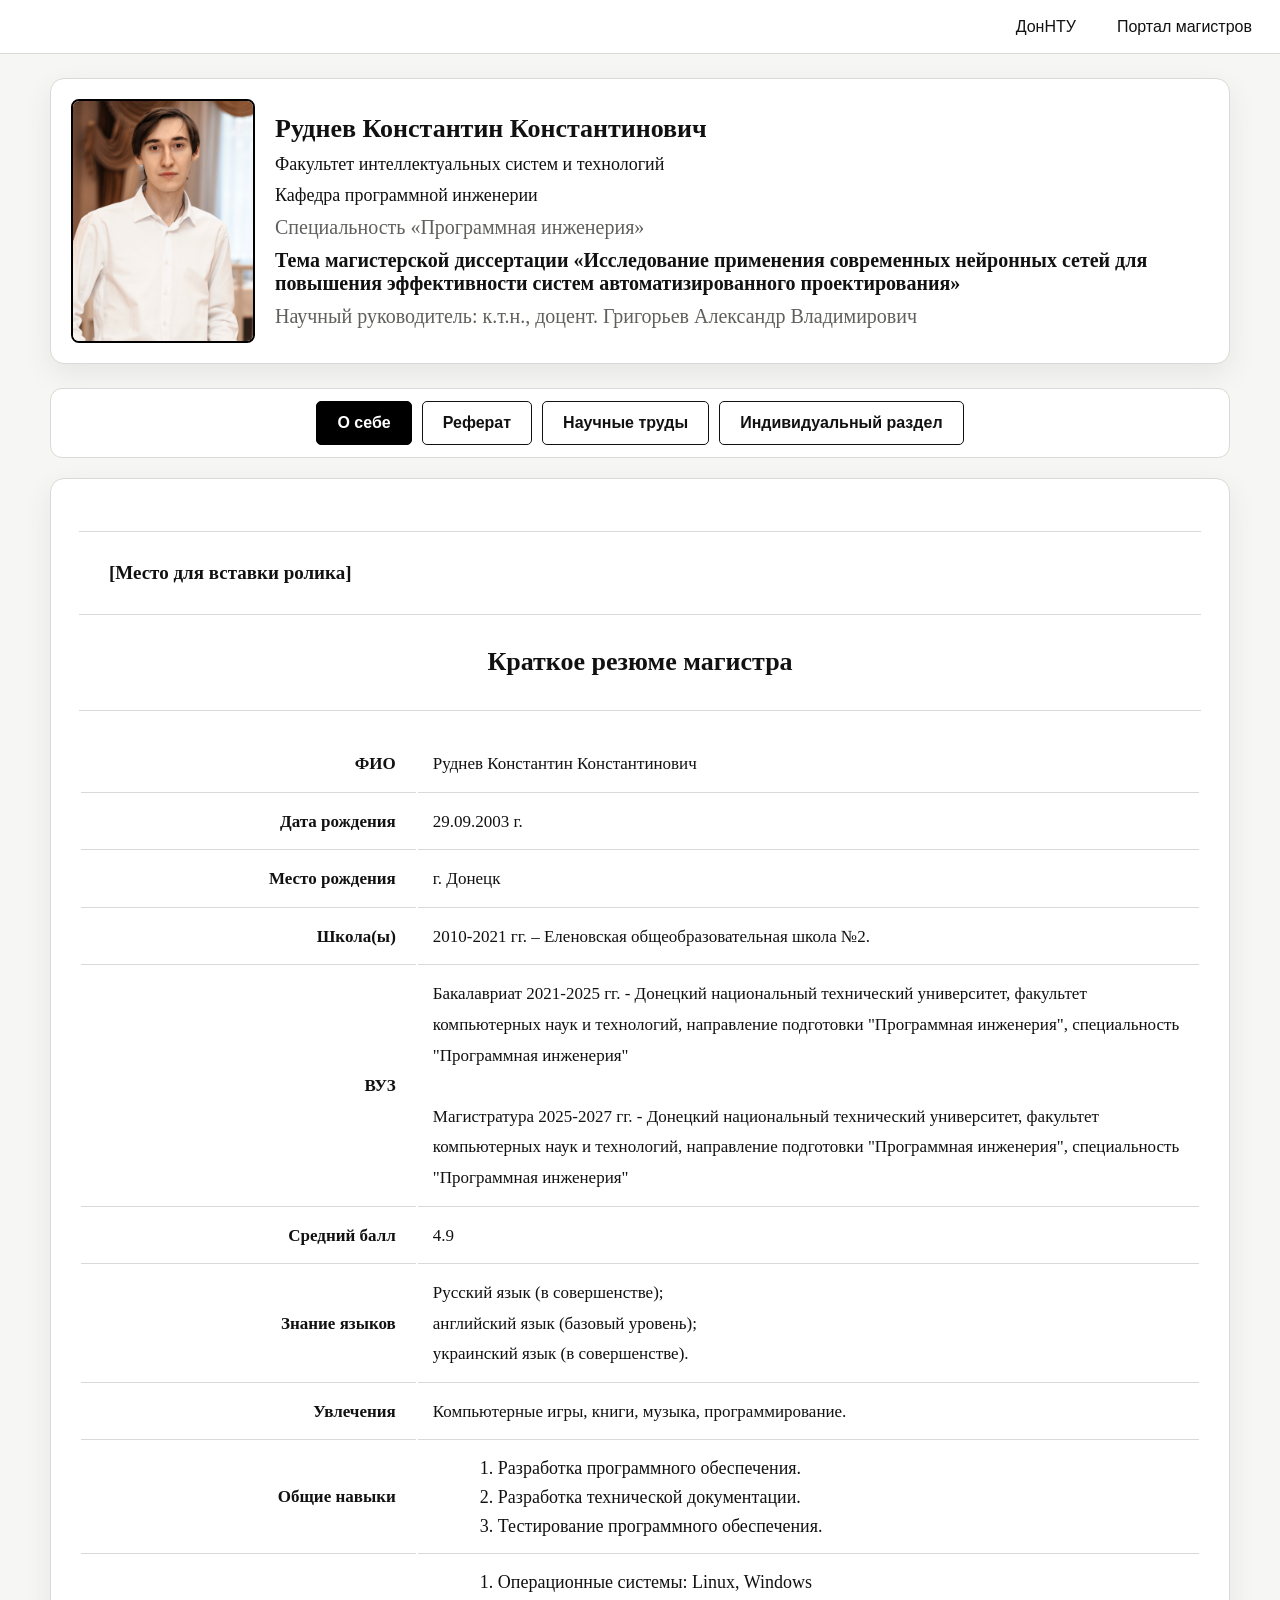
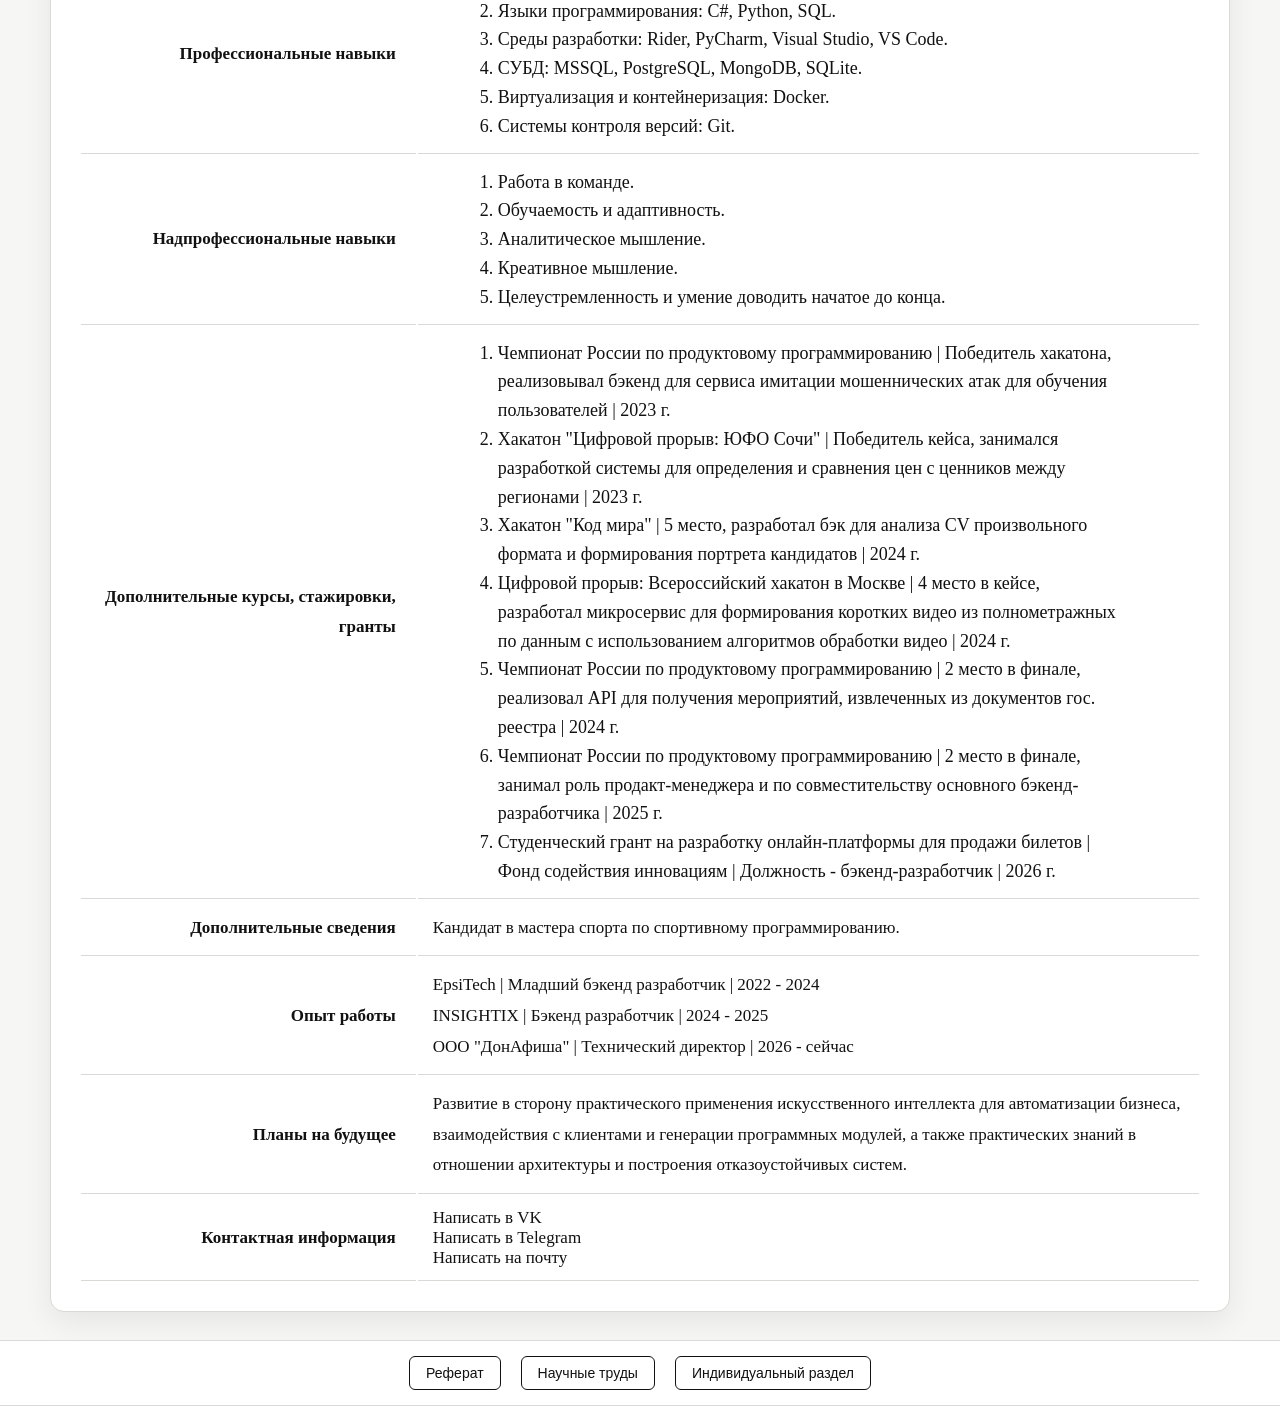
==== index.htm @ 287ac330 "Add files via upload" ====
<!DOCTYPE HTML PUBLIC "-//W3C//DTD HTML 4.01 Transitional//EN" "http://www.w3.org/TR/html4/loose.dtd">
<html>

<head>
	<meta http-equiv="Content-Type" content="text/html; charset=windows-1251">
	<title>������ - ������ ���������� ��������������</title>
	<link rel="shortcut icon" href="images/master.jpg" type="image/x-icon">
	<link rel="stylesheet" type="text/css" href="css/master_style.css">
	
</head>

<body lang="ru">

	<div id="topblock">
		<div id="donntu">
			<a href="http://donntu.ru" target="_blank">������</a>
			<a href="http://masters.donntu.ru" target="_blank" title="������� �� ������ ��������� ������">������ ���������</a>
		</div>
	</div> <!-- topblock --> 

	<div id="header">
		<div id="photomag">
			<a href="ivanov_big.jpg">
				<img src="photo.jpg" width="180" height="240" title="������� ������ ������ ���������� ��������������" alt="������� ������ ������ ���������� ��������������" />
			</a>
		</div>
		<div id="headertext">
			<h1 class="hdr">������ ���������� ��������������</h1>
			<h3 class="hdr"><a href="http://fisp.iknt.donntu.ru/">��������� ���������������� ������ � ����������</a></h3>
			<h3 class="hdr"><a href="http://kpi.fisp.donntu.ru/">������� ����������� ���������</a></h3>
			<h3 class="hdr">������������� &laquo;����������� ���������&raquo;</h3>
			<h2 class="hdr">���� ������������ ����������� &laquo;������������ ���������� ����������� ��������� ����� ��� ��������� ������������� ������ ������������������� ��������������&raquo;</h2>
			<h3 class="hdr">������� ������������: �.�.�., ������. ��������� ��������� ������������</h3>
		</div>
	</div> <!-- header -->

	<div id="middleblock">
		<div id="menu">
			<a class="button colorfix">� ����</a>
			<a class="button color" href="diss/index.htm">�������</a>
			<a class="button color" href="scientific_works/index.htm">������� �����</a>
			<a class="button color" href="ind/index.htm">�������������� ������</a>
		</div>

			<div id="maintext">
				<hr>
				<h3>[����� ��� ������� ������]</h3>

				<hr>
				<h1>������� ������ ��������</h1>
				<hr>
				<table id="resume">
					<tr class=even>
						<td class=c1>���
						<td class=c2>������ ���������� ��������������
					<tr class=odd>
						<td class=c1>���� ��������
						<td class=c2>29.09.2003 �.
					<tr class=odd>
						<td class=c1>����� ��������
						<td class=c2>�. ������
					<tr class=odd>
						<td class=c1>�����(�)
						<td class=c2>2010-2021 ��. � ���������� ������������������� ����� �2.
					<tr class=odd>
						<td class=c1>���
						<td class=c2>����������� 2021-2025 ��. - �������� ������������ ����������� �����������, ��������� ������������ ���� � ����������, ����������� ���������� "����������� ���������", ������������� "����������� ���������"
                                     <br><br>
					                 ������������ 2025-2027 ��. - �������� ������������ ����������� �����������, ��������� ������������ ���� � ����������, ����������� ���������� "����������� ���������", ������������� "����������� ���������"
					<tr class=odd>
						<td class=c1>������� ����
						<td class=c2>4.9
					<tr class=odd>
						<td class=c1>������ ������
						<td class=c2>������� ���� (� ������������);<br> ���������� ���� (������� �������);<br>���������� ���� (� ������������).

					<tr class=odd>
						<td class=c1>���������
						<td class=c2>������������ ����, �����, ������, ����������������.
					<tr class=odd>
						<td class=c1>����� ������
						<td class=c2>
					<ol>
      					<li>���������� ������������ �����������.</li>
						<li>���������� ����������� ������������.</li>
						<li>������������ ������������ �����������.</li>
					</ol>
					<tr class=odd>
						<td class=c1>���������������� ������
						<td class=c2>
							<ol>
								<li>������������ �������: Linux, Windows</li>
								<li>����� ����������������: C#, Python, SQL.</li>
								<li>����� ����������: Rider, PyCharm, Visual Studio, VS Code.</li>
								<li>����: MSSQL, PostgreSQL, MongoDB, SQLite.</li>
								<li>������������� � ���������������: Docker.</li>
								<li>������� �������� ������: Git.</li>
							</ol>
					<tr class=odd>
						<td class=c1>������������������� ������
						<td class=c2>
							<ol>
								<li>������ � �������.</li>
								<li>����������� � ������������.</li>
								<li>������������� ��������.</li>
								<li>���������� ��������.</li>
								<li>������������������ � ������ �������� ������� �� �����.</li>
							</ol>
					<tr class=odd>
						<td class=c1>�������������� �����, ����������, ������
						<td class=c2><ol><li>��������� ������ �� ������������ ���������������� | ���������� ��������, ������������ ������ ��� ������� �������� ������������� ���� ���
�������� ������������� | 2023 �.
<li>������� "�������� ������: ��� ����" | ���������� �����, ��������� ����������� ������� ��� ����������� � ��������� ��� � �������� ����� ��������� | 2023 �.<br>
<li>������� "��� ����" | 5 �����, ���������� ��� ��� ������� CV ������������� ������� � ������������ �������� ���������� | 2024 �.<br>
<li>�������� ������: ������������� ������� � ������ | 4 ����� � �����, ���������� ����������� ��� ������������ �������� ����� �� �������������� �� ������ � �������������� ���������� ��������� ����� | 2024 �.<br>
<li>��������� ������ �� ������������ ���������������� | 2 ����� � ������, ���������� API ��� ��������� �����������, ����������� �� ���������� ���. ������� | 2024 �.<br>
<li>��������� ������ �� ������������ ���������������� | 2 ����� � ������, ������� ���� �������-��������� � �� ���������������� ��������� ������-������������ | 2025 �.<br>
<li>������������ ����� �� ���������� ������-��������� ��� ������� ������� | ���� ���������� ���������� | ��������� - ������-����������� | 2026 �.
					<tr class=odd>
						<td class=c1>�������������� ��������
						<td class=c2>�������� � ������� ������ �� ����������� ����������������.
					<tr class=odd>
						<td class=c1>���� ������
						<td class=c2>EpsiTech | ������� ������ ����������� | 2022 - 2024<br>
						INSIGHTIX | ������ ����������� | 2024 - 2025<br>
						��� "��������" | ����������� �������� | 2026 - ������
					<tr class=odd>
						<td class=c1>����� �� �������
						<td class=c2>�������� � ������� ������������� ���������� �������������� ���������� ��� ������������� �������, �������������� � ��������� � ��������� ����������� �������, � ����� ������������ ������ � ��������� ����������� � ���������� ���������������� ������.
					<tr class=odd>
						<td class=c1>���������� ����������
						<td class=c2><a href="vk.me/pulseneon" target="_blank">�������� � VK</a><br>
					                 <a href="t.me/pulseneon" target="_blank">�������� � Telegram</a><br>
					                 <a href="thebooom@yandex.ru" target="_blank">�������� �� �����</a><br>
					</td>

				</table>
			</div> <!-- maintext -->

	</div> <!-- middleblock -->

	<div id="menub">
		<a class="mitemb" href="diss/index.htm">�������</a>
		<a class="mitemb" href="scientific_works/index.htm">������� �����</a>
		<a class="mitemb" href="ind/index.htm">�������������� ������</a>

	</div>

</body>
</html>
---- css/master_style.css ----
/* БАЗОВЫЙ СТИЛЬ */
@import "files/basic_style.css";

/* КОМПОНОВКА СТРАНИЦЫ*/
@import "files/layout_1col.css";
/* @import "files/layout_2col_left.css";  */
/*@import "files/layout_2col_right.css";*/

/* ЦВЕТОВАЯ СХЕМА */
/* @import "files/color_08_orange.css";  */


.content-container {
    display: flex;
    align-items: center;
  }

.secblock-img {
    width: 100%;
}

.firblock {
    width: 70%;
}

/* Адаптация под экраны меньше 1000px */
@media (max-width: 1100px) {
    .content-container {
        display: block; /* Убираем flex для вертикального отображения */
    }

    .content-container img {
        margin-top: 20px; /* Добавляем отступ сверху для изображения */
    }

    .secblock {
        text-align: center;
    }

    .secblock-img {
        width: 60%;
    }

    .firblock {
        width: 100%;
    }
}


/* Светлая монохромная тема */
:root {
    --page-bg: #f6f6f4;
    --surface: #ffffff;
    --surface-muted: #f1f1ef;
    --text: #111111;
    --text-muted: #5f5f5b;
    --accent: #000000;
    --border: #d9d9d5;
    --border-strong: #111111;
    --shadow: 0 10px 30px rgba(0, 0, 0, 0.07);
}

* {
    box-sizing: border-box;
}

body {
    background: var(--page-bg);
    color: var(--text);
}

#topblock {
    min-height: 54px;
    background: var(--surface);
    border-bottom: 1px solid var(--border);
}

#donntu a,
#donntu a:visited,
.backtolib {
    color: var(--text);
}

#donntu a:hover,
.backtolib:hover {
    color: #ffffff;
    background: var(--accent);
    border-color: var(--accent);
}

#header {
    max-width: 1180px;
    margin: 24px auto;
    background: var(--surface);
    border: 1px solid var(--border);
    border-radius: 14px;
    box-shadow: var(--shadow);
}

#photomag {
    overflow: hidden;
    border: 2px solid var(--accent);
    border-radius: 8px;
}

#photomag img {
    display: block;
}

#header h1,
#header h2,
#header h3,
#header h3 a,
h1,
#maintext h2,
#maintext h3,
.lib_h2 {
    color: var(--text);
}

#header h3 {
    color: var(--text-muted);
}

#header h3 a:hover {
    color: var(--accent);
    text-decoration: underline;
    text-underline-offset: 3px;
}

#middleblock {
    max-width: 1180px;
    margin: 0 auto;
}

#menu {
    padding: 12px;
    background: var(--surface);
    border: 1px solid var(--border);
    border-radius: 12px;
    box-shadow: none;
}

#maintext {
    padding: 28px;
    background: var(--surface);
    border: 1px solid var(--border);
    border-radius: 14px;
    box-shadow: var(--shadow);
}

p,
ul,
ol,
ul li,
ol li,
a,
ul li a,
ol li a {
    color: var(--text);
}

a:hover,
ul li a:hover,
ol li a:hover {
    color: var(--text);
    text-decoration-color: var(--accent);
}

hr {
    height: 1px;
    margin: 24px 0;
    background: var(--border);
    border: 0;
}

.button,
.mitemb {
    color: var(--text);
    background: var(--surface);
    border: 1px solid var(--border-strong);
    box-shadow: none;
}

.button.color:hover,
.mitemb:hover {
    color: #ffffff;
    background: var(--accent);
    border-color: var(--accent);
    box-shadow: none;
    transform: translateY(-2px);
}

.button.color:active,
.mitemb:active {
    color: #ffffff;
    background: #242424;
    border-color: #242424;
    transform: translateY(0);
}

.button.colorfix,
.button.colorfix:hover {
    color: #ffffff;
    background: var(--accent);
    border-color: var(--accent);
}

.comment {
    color: var(--text);
    background: var(--surface-muted);
    border-left: 4px solid var(--accent);
    border-radius: 4px 10px 10px 4px;
    box-shadow: none;
}

table#resume tr.odd,
table#resume tr.even {
    background: var(--surface);
}

table#resume tr td {
    border-bottom-color: var(--border);
}

table#resume td.c1,
table#resume td.c2,
table#resume td a {
    color: var(--text);
}

table#resume tr.odd:hover,
table#resume tr.even:hover {
    background: var(--surface-muted);
}

table#resume td a:hover {
    color: var(--accent);
    text-decoration-color: var(--accent);
}

.lib,
.list,
li.ct1,
li.ct2 {
    border-bottom-color: var(--border);
}

.lib .cat,
.list .cat {
    color: var(--text);
}

.topblock,
#menub {
    background: var(--surface);
    border-color: var(--border);
    box-shadow: none;
}

#menub {
    margin-top: 28px;
}

::selection {
    color: #ffffff;
    background: var(--accent);
}

:focus-visible {
    outline: 3px solid var(--accent);
    outline-offset: 3px;
}

@media (max-width: 1220px) {
    #header,
    #middleblock {
        margin-right: 16px;
        margin-left: 16px;
    }
}

@media (max-width: 700px) {
    #header {
        align-items: flex-start;
        flex-direction: column;
        padding: 16px;
    }

    #maintext {
        padding: 18px 14px;
    }

    #donntu {
        flex-wrap: wrap;
        justify-content: flex-end;
    }

    table#resume,
    table#resume tbody,
    table#resume tr,
    table#resume td {
        display: block;
        width: 100%;
    }

    table#resume td.c1,
    table#resume td.c2 {
        width: 100%;
        text-align: left;
    }

    table#resume td.c1 {
        padding-bottom: 2px;
        border-bottom: 0;
    }
}
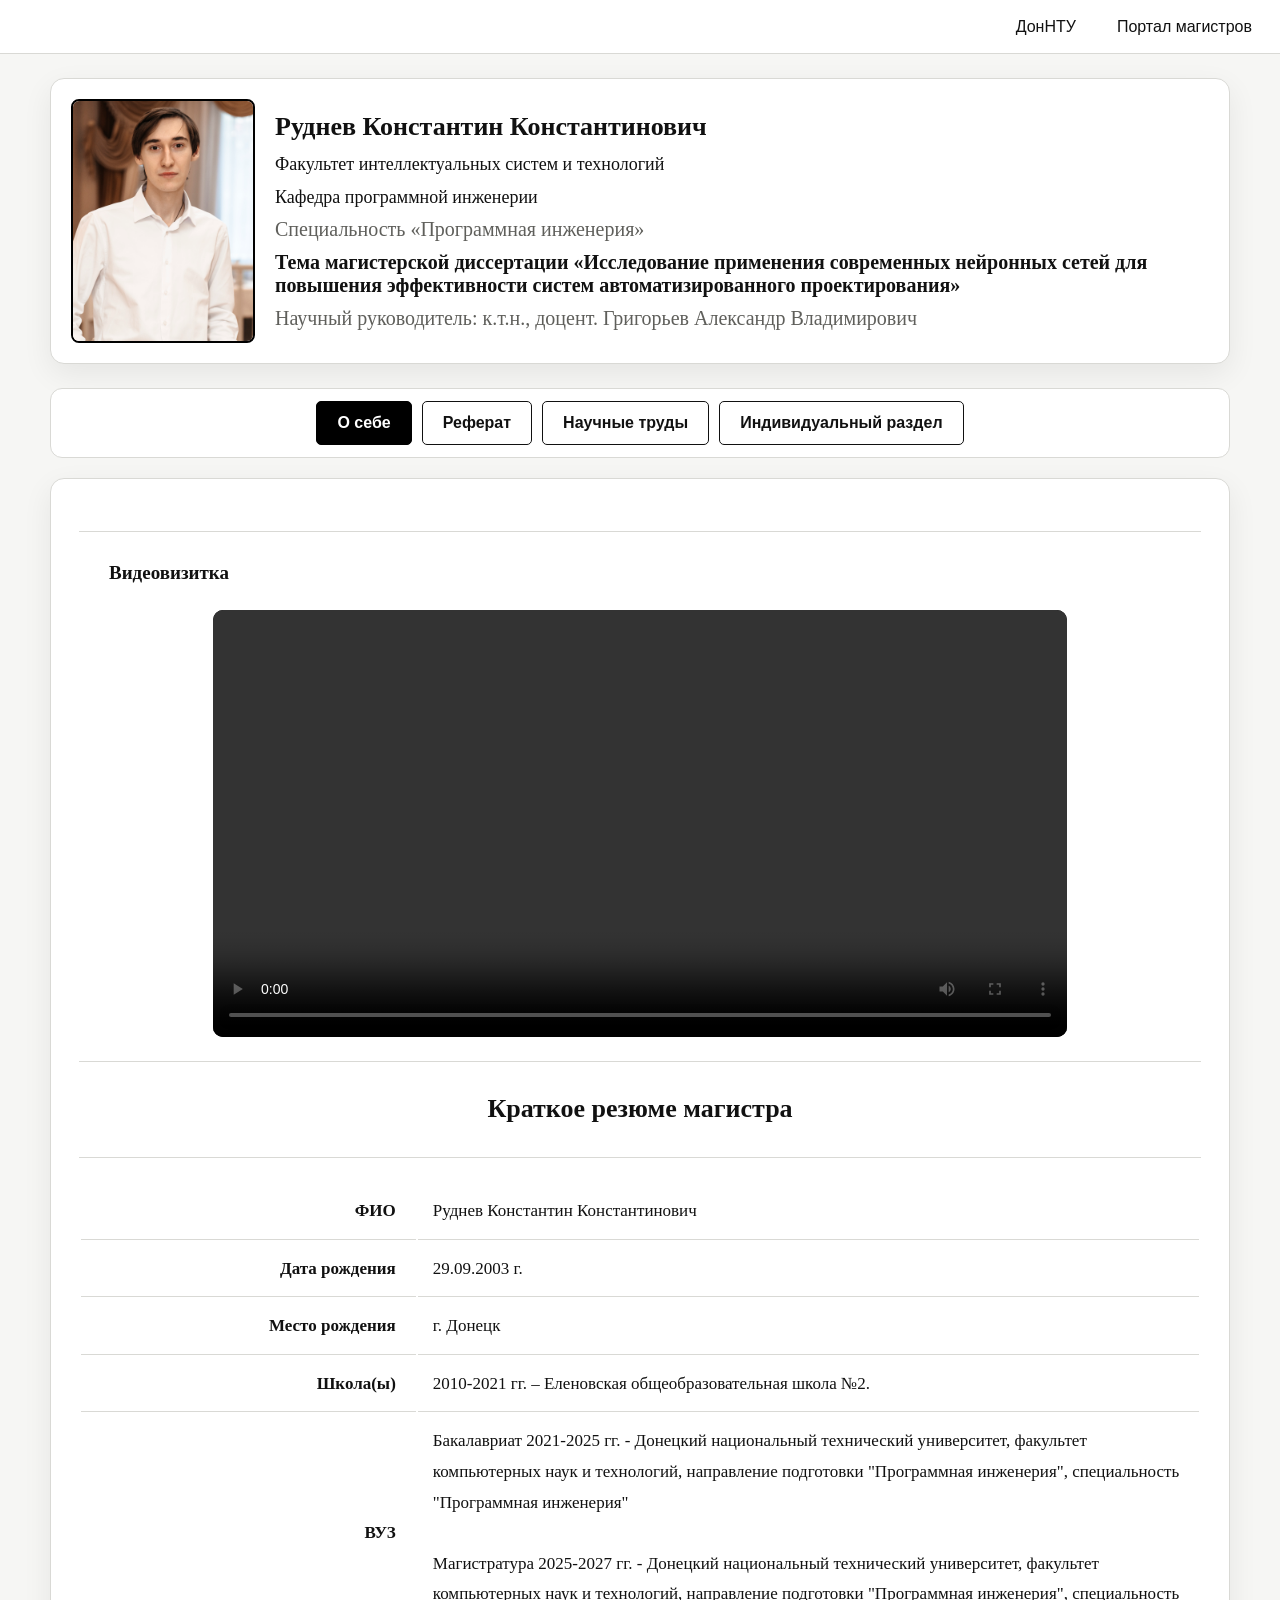
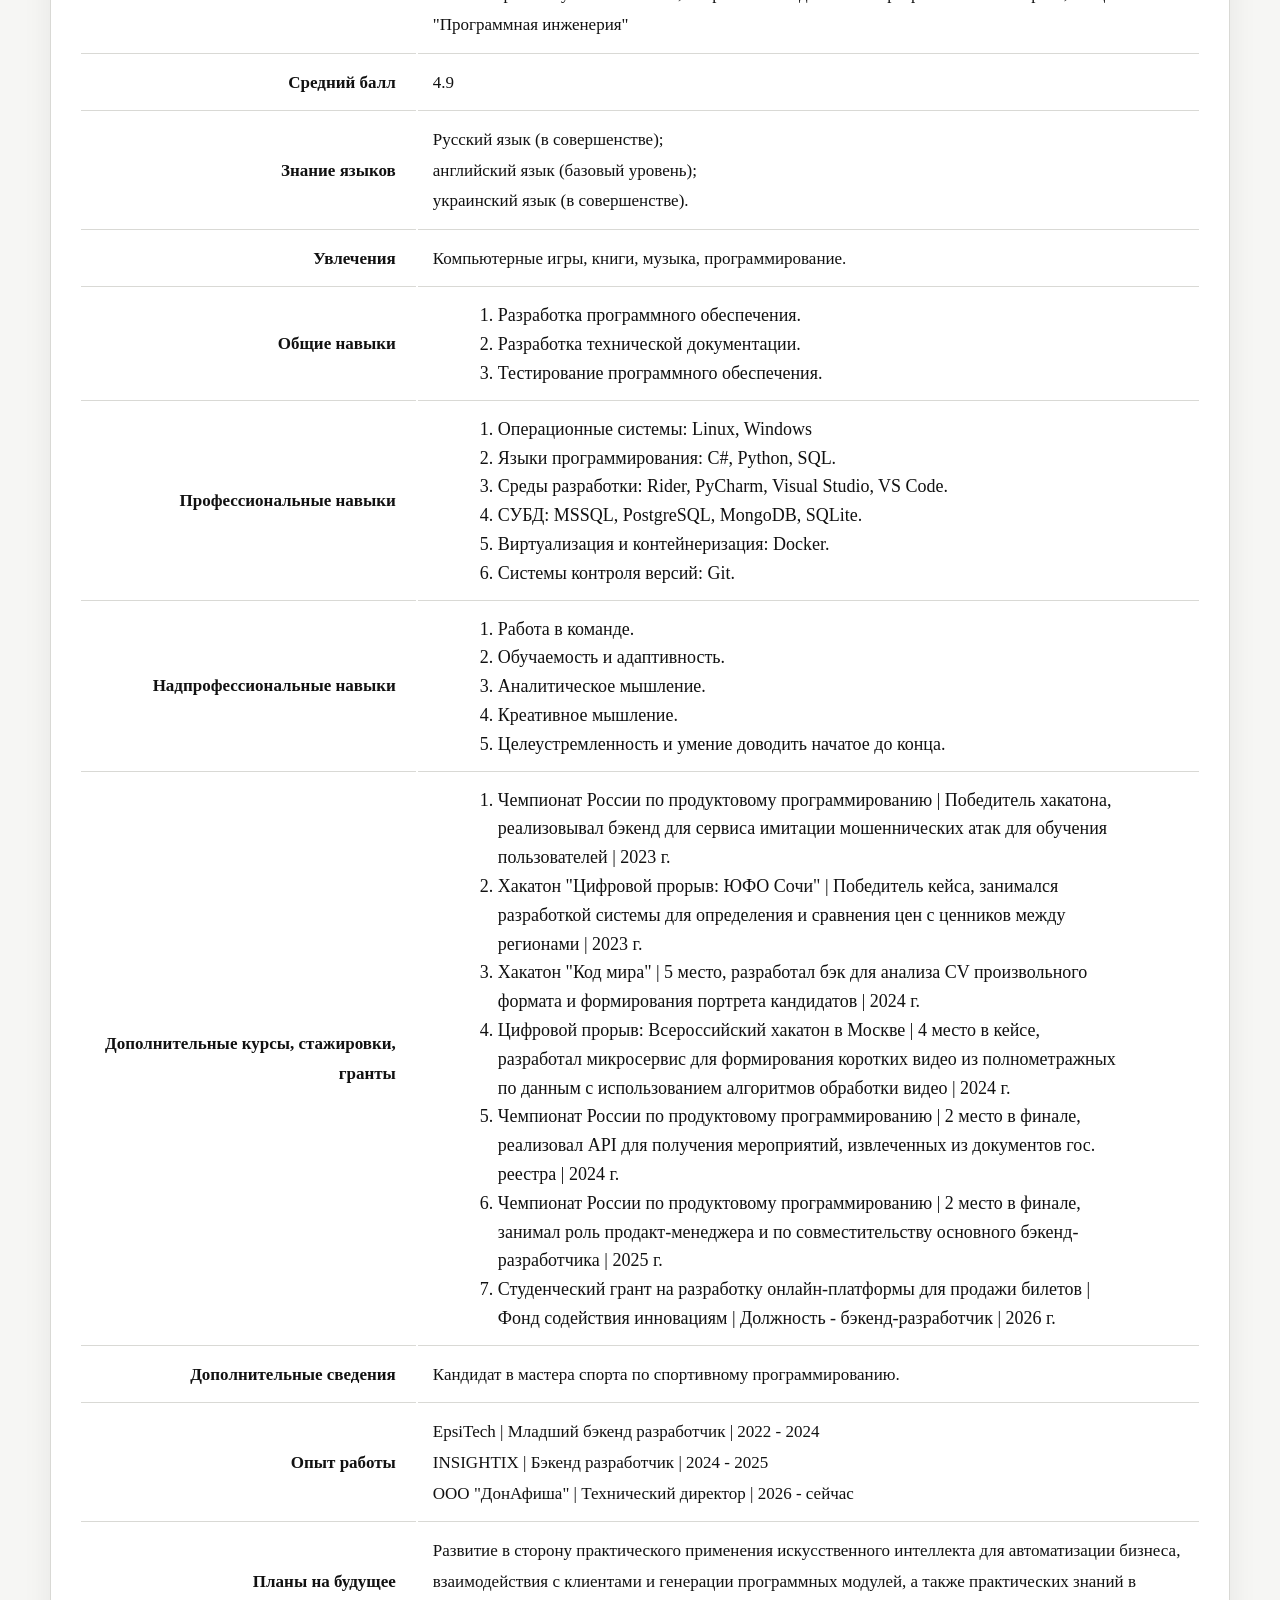
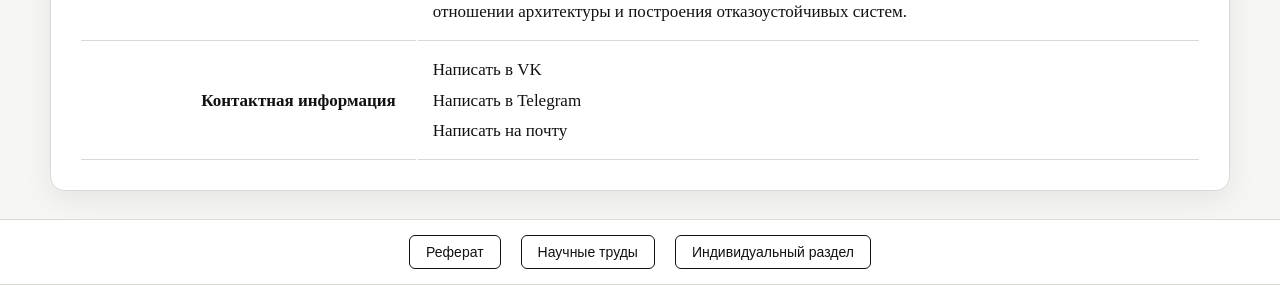
==== commit b366f22a: "Add video introduction to About page" ====
--- a/index.htm
+++ b/index.htm
@@ -1,11 +1,11 @@
-<!DOCTYPE HTML PUBLIC "-//W3C//DTD HTML 4.01 Transitional//EN" "http://www.w3.org/TR/html4/loose.dtd">
+<!DOCTYPE html>
 <html>
 
 <head>
-	<meta http-equiv="Content-Type" content="text/html; charset=windows-1251">
-	<title>������ - ������ ���������� ��������������</title>
+	<meta http-equiv="Content-Type" content="text/html; charset=utf-8">
+	<title>Резюме - Руднев Константин Константинович</title>
 	<link rel="shortcut icon" href="images/master.jpg" type="image/x-icon">
-	<link rel="stylesheet" type="text/css" href="css/master_style.css">
+	<link rel="stylesheet" type="text/css" href="css/master_style.css?v=20261102-video">
 	
 </head>
 
@@ -13,125 +13,129 @@
 
 	<div id="topblock">
 		<div id="donntu">
-			<a href="http://donntu.ru" target="_blank">������</a>
-			<a href="http://masters.donntu.ru" target="_blank" title="������� �� ������ ��������� ������">������ ���������</a>
+			<a href="http://donntu.ru" target="_blank">ДонНТУ</a>
+			<a href="http://masters.donntu.ru" target="_blank" title="Перейти на портал магистров ДонНТУ">Портал магистров</a>
 		</div>
 	</div> <!-- topblock --> 
 
 	<div id="header">
 		<div id="photomag">
 			<a href="ivanov_big.jpg">
-				<img src="photo.jpg" width="180" height="240" title="������� ������ ������ ���������� ��������������" alt="������� ������ ������ ���������� ��������������" />
+				<img src="photo.jpg" width="180" height="240" title="Магистр ДонНТУ Руднев Константин Константинович" alt="Магистр ДонНТУ Руднев Константин Константинович" />
 			</a>
 		</div>
 		<div id="headertext">
-			<h1 class="hdr">������ ���������� ��������������</h1>
-			<h3 class="hdr"><a href="http://fisp.iknt.donntu.ru/">��������� ���������������� ������ � ����������</a></h3>
-			<h3 class="hdr"><a href="http://kpi.fisp.donntu.ru/">������� ����������� ���������</a></h3>
-			<h3 class="hdr">������������� &laquo;����������� ���������&raquo;</h3>
-			<h2 class="hdr">���� ������������ ����������� &laquo;������������ ���������� ����������� ��������� ����� ��� ��������� ������������� ������ ������������������� ��������������&raquo;</h2>
-			<h3 class="hdr">������� ������������: �.�.�., ������. ��������� ��������� ������������</h3>
+			<h1 class="hdr">Руднев Константин Константинович</h1>
+			<h3 class="hdr"><a href="http://fisp.iknt.donntu.ru/">Факультет интеллектуальных систем и технологий</a></h3>
+			<h3 class="hdr"><a href="http://kpi.fisp.donntu.ru/">Кафедра программной инженерии</a></h3>
+			<h3 class="hdr">Специальность &laquo;Программная инженерия&raquo;</h3>
+			<h2 class="hdr">Тема магистерской диссертации &laquo;Исследование применения современных нейронных сетей для повышения эффективности систем автоматизированного проектирования&raquo;</h2>
+			<h3 class="hdr">Научный руководитель: к.т.н., доцент. Григорьев Александр Владимирович</h3>
 		</div>
 	</div> <!-- header -->
 
 	<div id="middleblock">
 		<div id="menu">
-			<a class="button colorfix">� ����</a>
-			<a class="button color" href="diss/index.htm">�������</a>
-			<a class="button color" href="scientific_works/index.htm">������� �����</a>
-			<a class="button color" href="ind/index.htm">�������������� ������</a>
+			<a class="button colorfix">О себе</a>
+			<a class="button color" href="diss/index.htm">Реферат</a>
+			<a class="button color" href="scientific_works/index.htm">Научные труды</a>
+			<a class="button color" href="ind/index.htm">Индивидуальный раздел</a>
 		</div>
 
 			<div id="maintext">
 				<hr>
-				<h3>[����� ��� ������� ������]</h3>
+				<h3>Видеовизитка</h3>
+				<video class="about-video" controls playsinline preload="metadata" width="854" height="480" aria-label="Видеовизитка Руднева Константина Константиновича">
+					<source src="videos/video-card.mp4" type="video/mp4">
+					Ваш браузер не поддерживает воспроизведение видео. <a href="videos/video-card.mp4">Скачать ролик</a>.
+				</video>
 
 				<hr>
-				<h1>������� ������ ��������</h1>
+				<h1>Краткое резюме магистра</h1>
 				<hr>
 				<table id="resume">
 					<tr class=even>
-						<td class=c1>���
-						<td class=c2>������ ���������� ��������������
+						<td class=c1>ФИО
+						<td class=c2>Руднев Константин Константинович
 					<tr class=odd>
-						<td class=c1>���� ��������
-						<td class=c2>29.09.2003 �.
+						<td class=c1>Дата рождения
+						<td class=c2>29.09.2003 г.
 					<tr class=odd>
-						<td class=c1>����� ��������
-						<td class=c2>�. ������
+						<td class=c1>Место рождения
+						<td class=c2>г. Донецк
 					<tr class=odd>
-						<td class=c1>�����(�)
-						<td class=c2>2010-2021 ��. � ���������� ������������������� ����� �2.
+						<td class=c1>Школа(ы)
+						<td class=c2>2010-2021 гг. – Еленовская общеобразовательная школа №2.
 					<tr class=odd>
-						<td class=c1>���
-						<td class=c2>����������� 2021-2025 ��. - �������� ������������ ����������� �����������, ��������� ������������ ���� � ����������, ����������� ���������� "����������� ���������", ������������� "����������� ���������"
+						<td class=c1>ВУЗ
+						<td class=c2>Бакалавриат 2021-2025 гг. - Донецкий национальный технический университет, факультет компьютерных наук и технологий, направление подготовки "Программная инженерия", специальность "Программная инженерия"
                                      <br><br>
-					                 ������������ 2025-2027 ��. - �������� ������������ ����������� �����������, ��������� ������������ ���� � ����������, ����������� ���������� "����������� ���������", ������������� "����������� ���������"
+					                 Магистратура 2025-2027 гг. - Донецкий национальный технический университет, факультет компьютерных наук и технологий, направление подготовки "Программная инженерия", специальность "Программная инженерия"
 					<tr class=odd>
-						<td class=c1>������� ����
+						<td class=c1>Средний балл
 						<td class=c2>4.9
 					<tr class=odd>
-						<td class=c1>������ ������
-						<td class=c2>������� ���� (� ������������);<br> ���������� ���� (������� �������);<br>���������� ���� (� ������������).
+						<td class=c1>Знание языков
+						<td class=c2>Русский язык (в совершенстве);<br> английский язык (базовый уровень);<br>украинский язык (в совершенстве).
 
 					<tr class=odd>
-						<td class=c1>���������
-						<td class=c2>������������ ����, �����, ������, ����������������.
+						<td class=c1>Увлечения
+						<td class=c2>Компьютерные игры, книги, музыка, программирование.
 					<tr class=odd>
-						<td class=c1>����� ������
+						<td class=c1>Общие навыки
 						<td class=c2>
 					<ol>
-      					<li>���������� ������������ �����������.</li>
-						<li>���������� ����������� ������������.</li>
-						<li>������������ ������������ �����������.</li>
+      					<li>Разработка программного обеспечения.</li>
+						<li>Разработка технической документации.</li>
+						<li>Тестирование программного обеспечения.</li>
 					</ol>
 					<tr class=odd>
-						<td class=c1>���������������� ������
+						<td class=c1>Профессиональные навыки
 						<td class=c2>
 							<ol>
-								<li>������������ �������: Linux, Windows</li>
-								<li>����� ����������������: C#, Python, SQL.</li>
-								<li>����� ����������: Rider, PyCharm, Visual Studio, VS Code.</li>
-								<li>����: MSSQL, PostgreSQL, MongoDB, SQLite.</li>
-								<li>������������� � ���������������: Docker.</li>
-								<li>������� �������� ������: Git.</li>
+								<li>Операционные системы: Linux, Windows</li>
+								<li>Языки программирования: C#, Python, SQL.</li>
+								<li>Среды разработки: Rider, PyCharm, Visual Studio, VS Code.</li>
+								<li>СУБД: MSSQL, PostgreSQL, MongoDB, SQLite.</li>
+								<li>Виртуализация и контейнеризация: Docker.</li>
+								<li>Системы контроля версий: Git.</li>
 							</ol>
 					<tr class=odd>
-						<td class=c1>������������������� ������
+						<td class=c1>Надпрофессиональные навыки
 						<td class=c2>
 							<ol>
-								<li>������ � �������.</li>
-								<li>����������� � ������������.</li>
-								<li>������������� ��������.</li>
-								<li>���������� ��������.</li>
-								<li>������������������ � ������ �������� ������� �� �����.</li>
+								<li>Работа в команде.</li>
+								<li>Обучаемость и адаптивность.</li>
+								<li>Аналитическое мышление.</li>
+								<li>Креативное мышление.</li>
+								<li>Целеустремленность и умение доводить начатое до конца.</li>
 							</ol>
 					<tr class=odd>
-						<td class=c1>�������������� �����, ����������, ������
-						<td class=c2><ol><li>��������� ������ �� ������������ ���������������� | ���������� ��������, ������������ ������ ��� ������� �������� ������������� ���� ���
-�������� ������������� | 2023 �.
-<li>������� "�������� ������: ��� ����" | ���������� �����, ��������� ����������� ������� ��� ����������� � ��������� ��� � �������� ����� ��������� | 2023 �.<br>
-<li>������� "��� ����" | 5 �����, ���������� ��� ��� ������� CV ������������� ������� � ������������ �������� ���������� | 2024 �.<br>
-<li>�������� ������: ������������� ������� � ������ | 4 ����� � �����, ���������� ����������� ��� ������������ �������� ����� �� �������������� �� ������ � �������������� ���������� ��������� ����� | 2024 �.<br>
-<li>��������� ������ �� ������������ ���������������� | 2 ����� � ������, ���������� API ��� ��������� �����������, ����������� �� ���������� ���. ������� | 2024 �.<br>
-<li>��������� ������ �� ������������ ���������������� | 2 ����� � ������, ������� ���� �������-��������� � �� ���������������� ��������� ������-������������ | 2025 �.<br>
-<li>������������ ����� �� ���������� ������-��������� ��� ������� ������� | ���� ���������� ���������� | ��������� - ������-����������� | 2026 �.
+						<td class=c1>Дополнительные курсы, стажировки, гранты
+						<td class=c2><ol><li>Чемпионат России по продуктовому программированию | Победитель хакатона, реализовывал бэкенд для сервиса имитации мошеннических атак для
+обучения пользователей | 2023 г.
+<li>Хакатон "Цифровой прорыв: ЮФО Сочи" | Победитель кейса, занимался разработкой системы для определения и сравнения цен с ценников между регионами | 2023 г.<br>
+<li>Хакатон "Код мира" | 5 место, разработал бэк для анализа CV произвольного формата и формирования портрета кандидатов | 2024 г.<br>
+<li>Цифровой прорыв: Всероссийский хакатон в Москве | 4 место в кейсе, разработал микросервис для формирования коротких видео из полнометражных по данным с использованием алгоритмов обработки видео | 2024 г.<br>
+<li>Чемпионат России по продуктовому программированию | 2 место в финале, реализовал API для получения мероприятий, извлеченных из документов гос. реестра | 2024 г.<br>
+<li>Чемпионат России по продуктовому программированию | 2 место в финале, занимал роль продакт-менеджера и по совместительству основного бэкенд-разработчика | 2025 г.<br>
+<li>Студенческий грант на разработку онлайн-платформы для продажи билетов | Фонд содействия инновациям | Должность - бэкенд-разработчик | 2026 г.
 					<tr class=odd>
-						<td class=c1>�������������� ��������
-						<td class=c2>�������� � ������� ������ �� ����������� ����������������.
+						<td class=c1>Дополнительные сведения
+						<td class=c2>Кандидат в мастера спорта по спортивному программированию.
 					<tr class=odd>
-						<td class=c1>���� ������
-						<td class=c2>EpsiTech | ������� ������ ����������� | 2022 - 2024<br>
-						INSIGHTIX | ������ ����������� | 2024 - 2025<br>
-						��� "��������" | ����������� �������� | 2026 - ������
+						<td class=c1>Опыт работы
+						<td class=c2>EpsiTech | Младший бэкенд разработчик | 2022 - 2024<br>
+						INSIGHTIX | Бэкенд разработчик | 2024 - 2025<br>
+						ООО "ДонАфиша" | Технический директор | 2026 - сейчас
 					<tr class=odd>
-						<td class=c1>����� �� �������
-						<td class=c2>�������� � ������� ������������� ���������� �������������� ���������� ��� ������������� �������, �������������� � ��������� � ��������� ����������� �������, � ����� ������������ ������ � ��������� ����������� � ���������� ���������������� ������.
+						<td class=c1>Планы на будущее
+						<td class=c2>Развитие в сторону практического применения искусственного интеллекта для автоматизации бизнеса, взаимодействия с клиентами и генерации программных модулей, а также практических знаний в отношении архитектуры и построения отказоустойчивых систем.
 					<tr class=odd>
-						<td class=c1>���������� ����������
-						<td class=c2><a href="vk.me/pulseneon" target="_blank">�������� � VK</a><br>
-					                 <a href="t.me/pulseneon" target="_blank">�������� � Telegram</a><br>
-					                 <a href="thebooom@yandex.ru" target="_blank">�������� �� �����</a><br>
+						<td class=c1>Контактная информация
+						<td class=c2><a href="vk.me/pulseneon" target="_blank">Написать в VK</a><br>
+					                 <a href="t.me/pulseneon" target="_blank">Написать в Telegram</a><br>
+					                 <a href="thebooom@yandex.ru" target="_blank">Написать на почту</a><br>
 					</td>
 
 				</table>
@@ -140,9 +144,9 @@
 	</div> <!-- middleblock -->
 
 	<div id="menub">
-		<a class="mitemb" href="diss/index.htm">�������</a>
-		<a class="mitemb" href="scientific_works/index.htm">������� �����</a>
-		<a class="mitemb" href="ind/index.htm">�������������� ������</a>
+		<a class="mitemb" href="diss/index.htm">Реферат</a>
+		<a class="mitemb" href="scientific_works/index.htm">Научные труды</a>
+		<a class="mitemb" href="ind/index.htm">Индивидуальный раздел</a>
 
 	</div>
 
--- a/css/master_style.css
+++ b/css/master_style.css
@@ -9,6 +9,16 @@
 /* ЦВЕТОВАЯ СХЕМА */
 /* @import "files/color_08_orange.css";  */
 
+
+.about-video {
+    display: block;
+    width: 100%;
+    max-width: 854px;
+    height: auto;
+    margin: 20px auto;
+    background: #000000;
+    border-radius: 10px;
+}
 
 .content-container {
     display: flex;
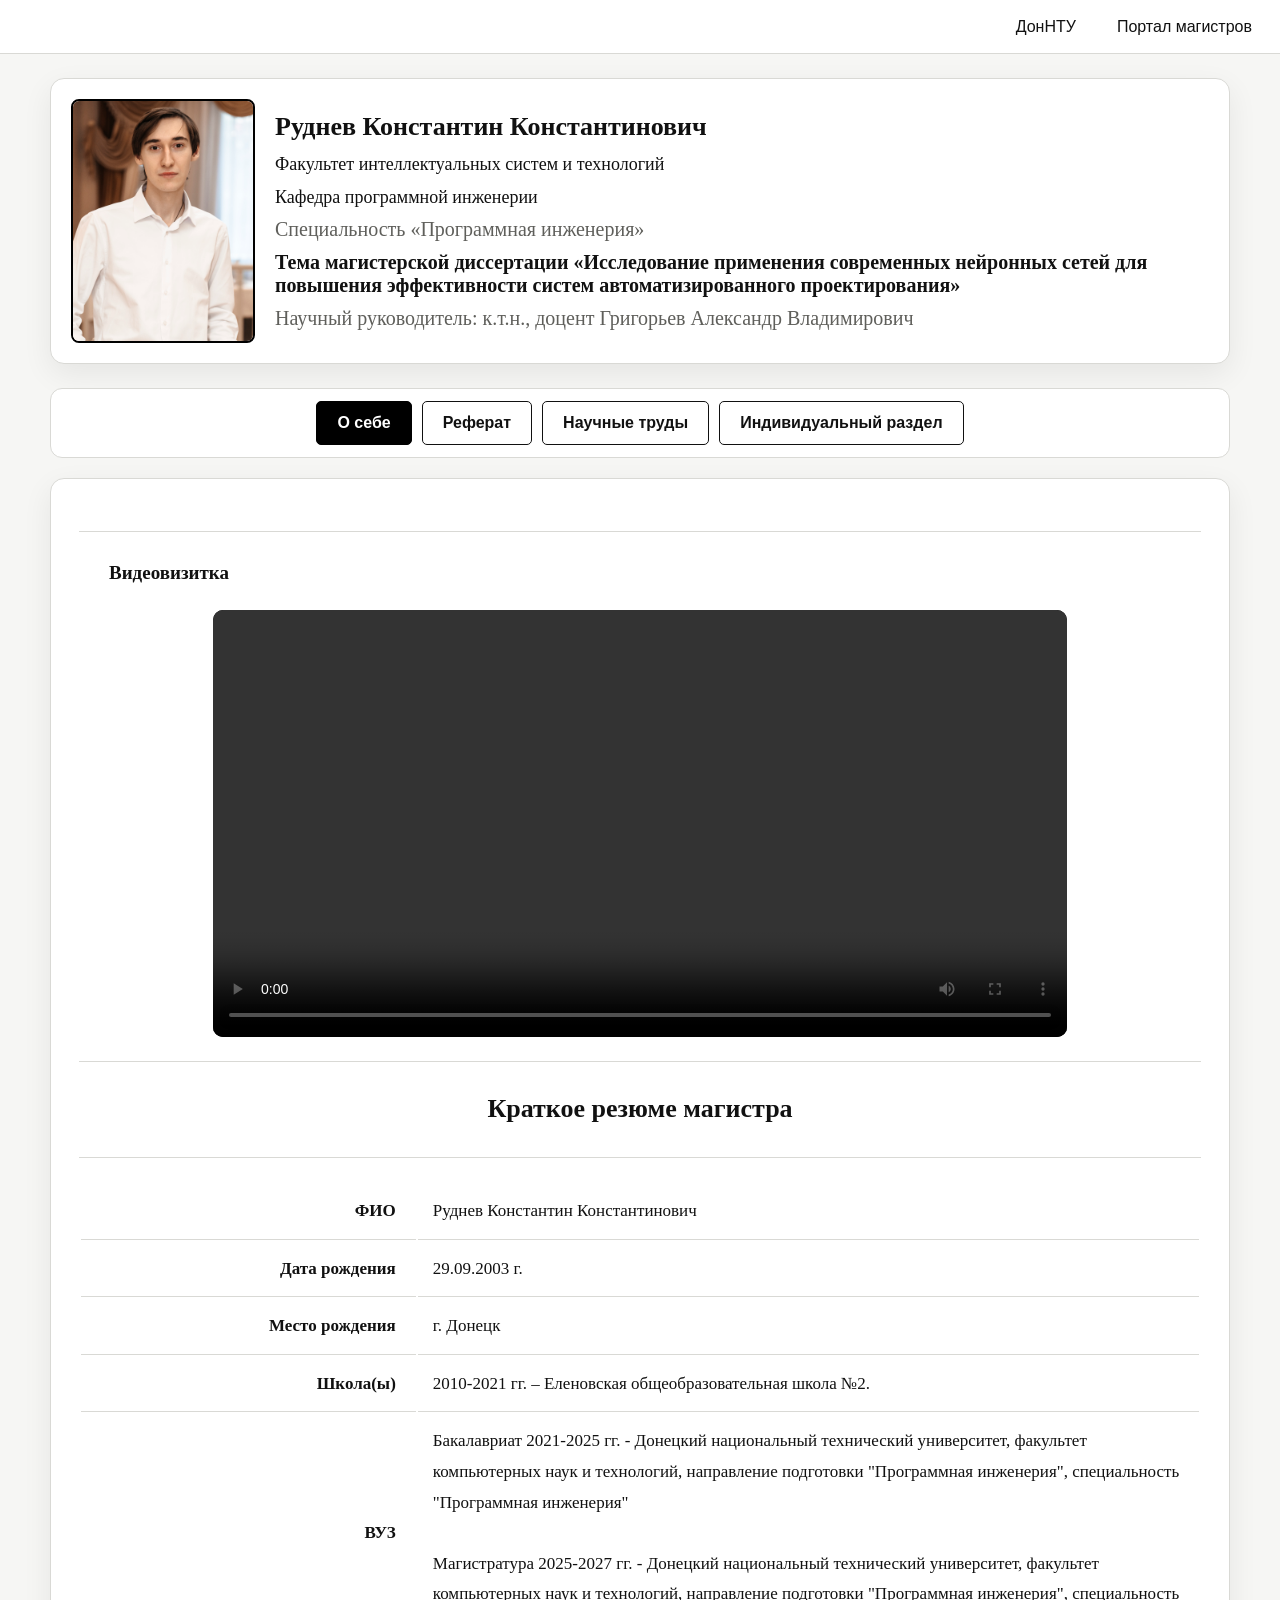
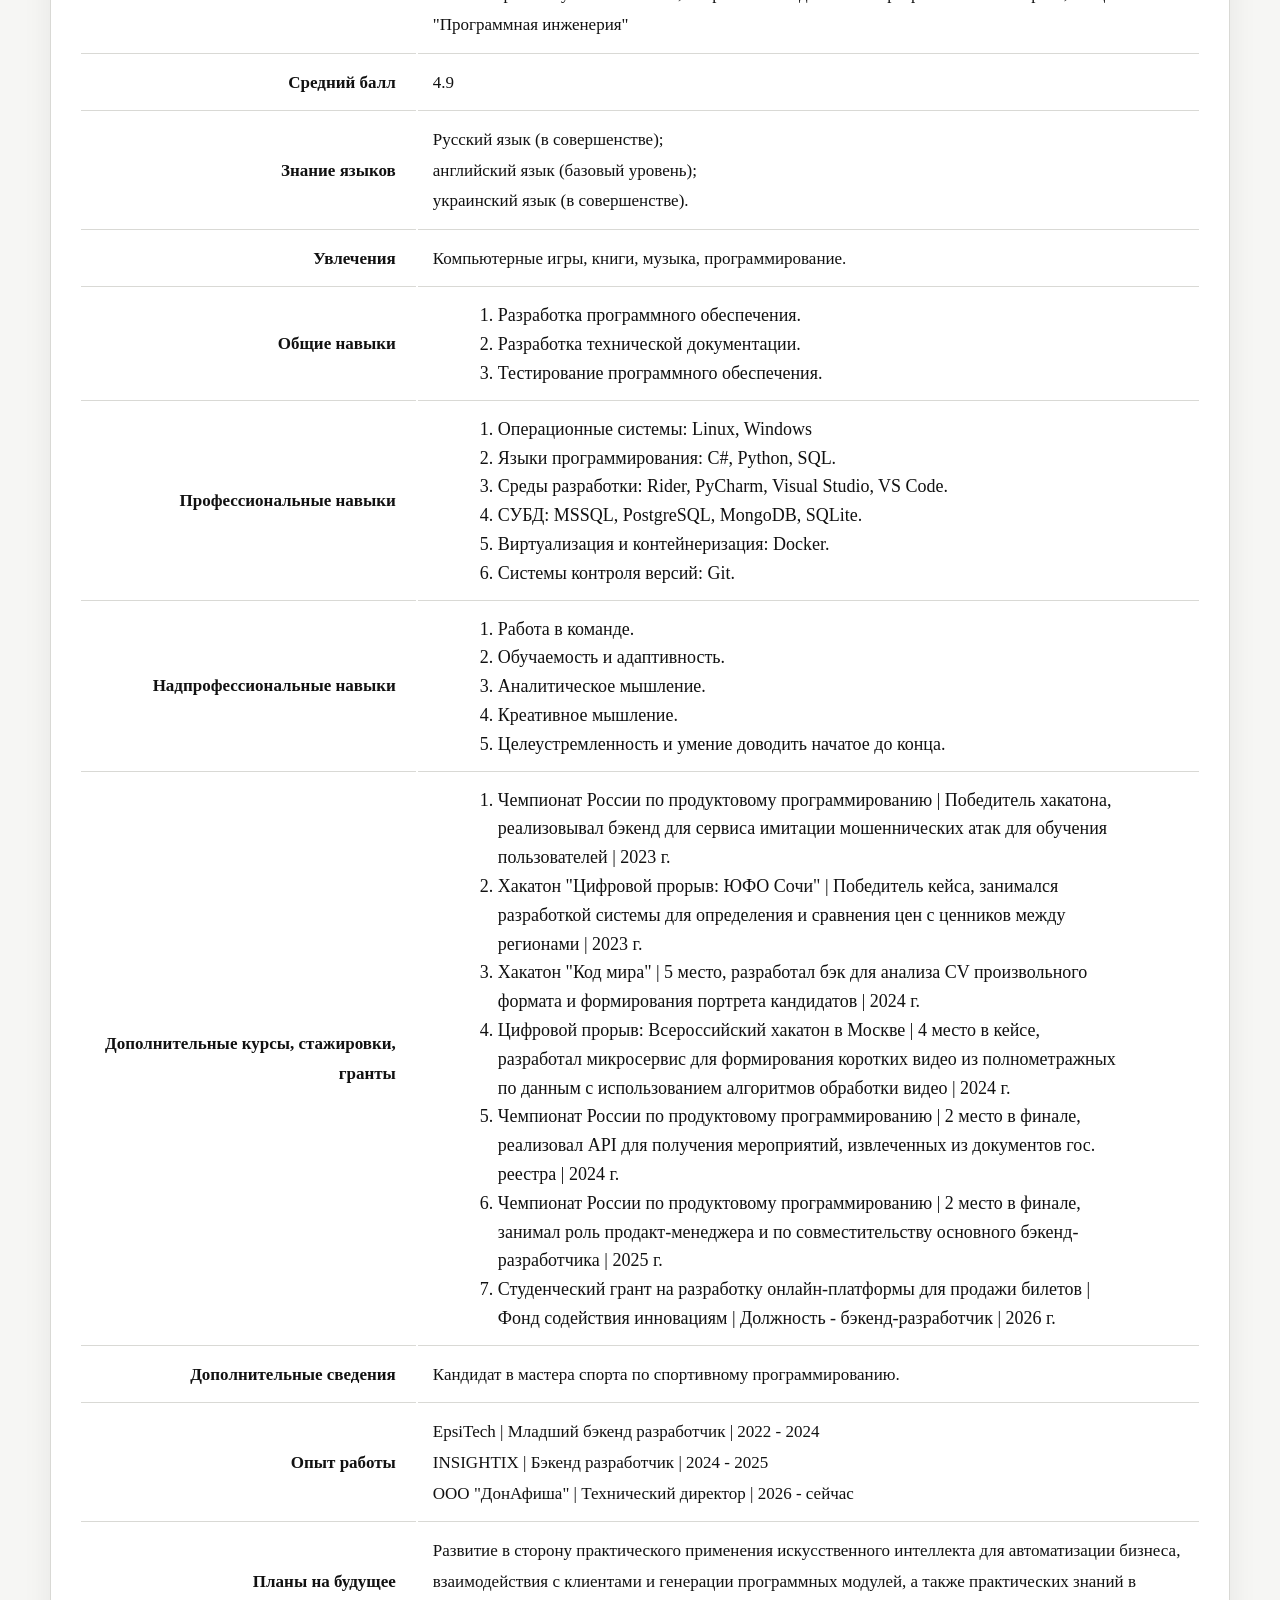
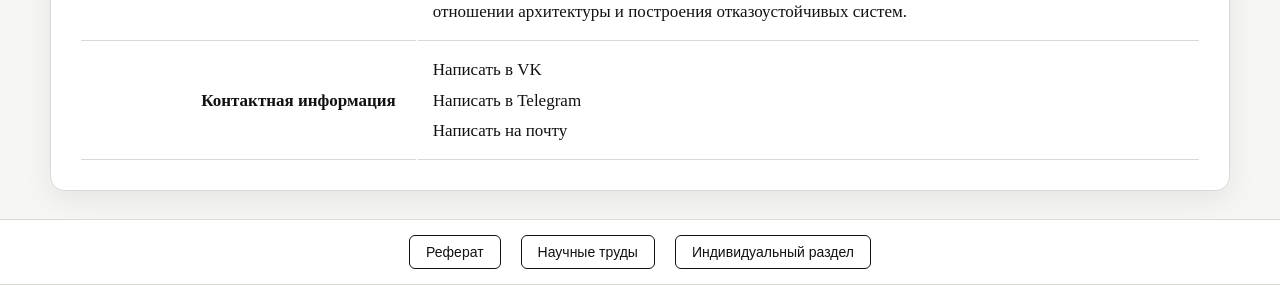
==== commit d1dde20e: "Add thesis abstract, scientific works and updated profile assets" ====
--- a/index.htm
+++ b/index.htm
@@ -20,7 +20,7 @@
 
 	<div id="header">
 		<div id="photomag">
-			<a href="ivanov_big.jpg">
+			<a href="rudnev_big.jpg">
 				<img src="photo.jpg" width="180" height="240" title="Магистр ДонНТУ Руднев Константин Константинович" alt="Магистр ДонНТУ Руднев Константин Константинович" />
 			</a>
 		</div>
@@ -30,7 +30,7 @@
 			<h3 class="hdr"><a href="http://kpi.fisp.donntu.ru/">Кафедра программной инженерии</a></h3>
 			<h3 class="hdr">Специальность &laquo;Программная инженерия&raquo;</h3>
 			<h2 class="hdr">Тема магистерской диссертации &laquo;Исследование применения современных нейронных сетей для повышения эффективности систем автоматизированного проектирования&raquo;</h2>
-			<h3 class="hdr">Научный руководитель: к.т.н., доцент. Григорьев Александр Владимирович</h3>
+			<h3 class="hdr">Научный руководитель: к.т.н., доцент Григорьев Александр Владимирович</h3>
 		</div>
 	</div> <!-- header -->
 
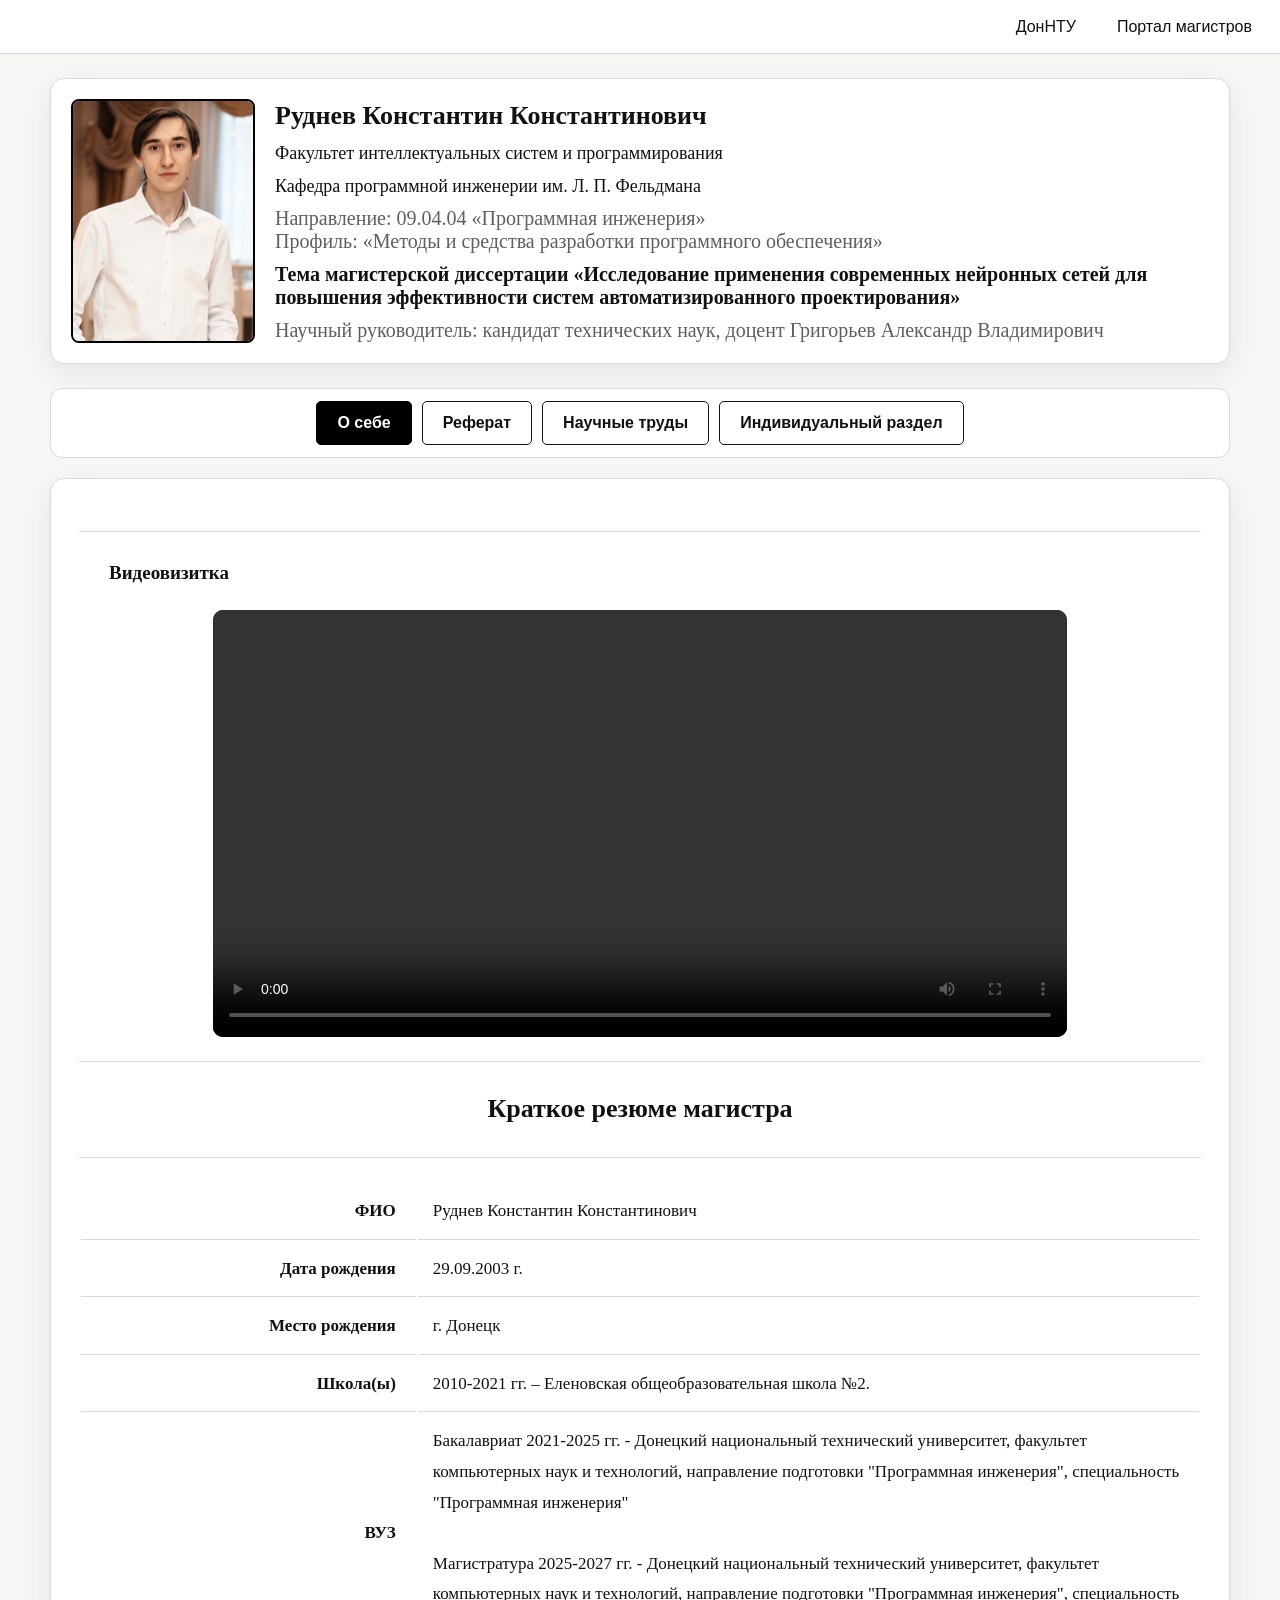
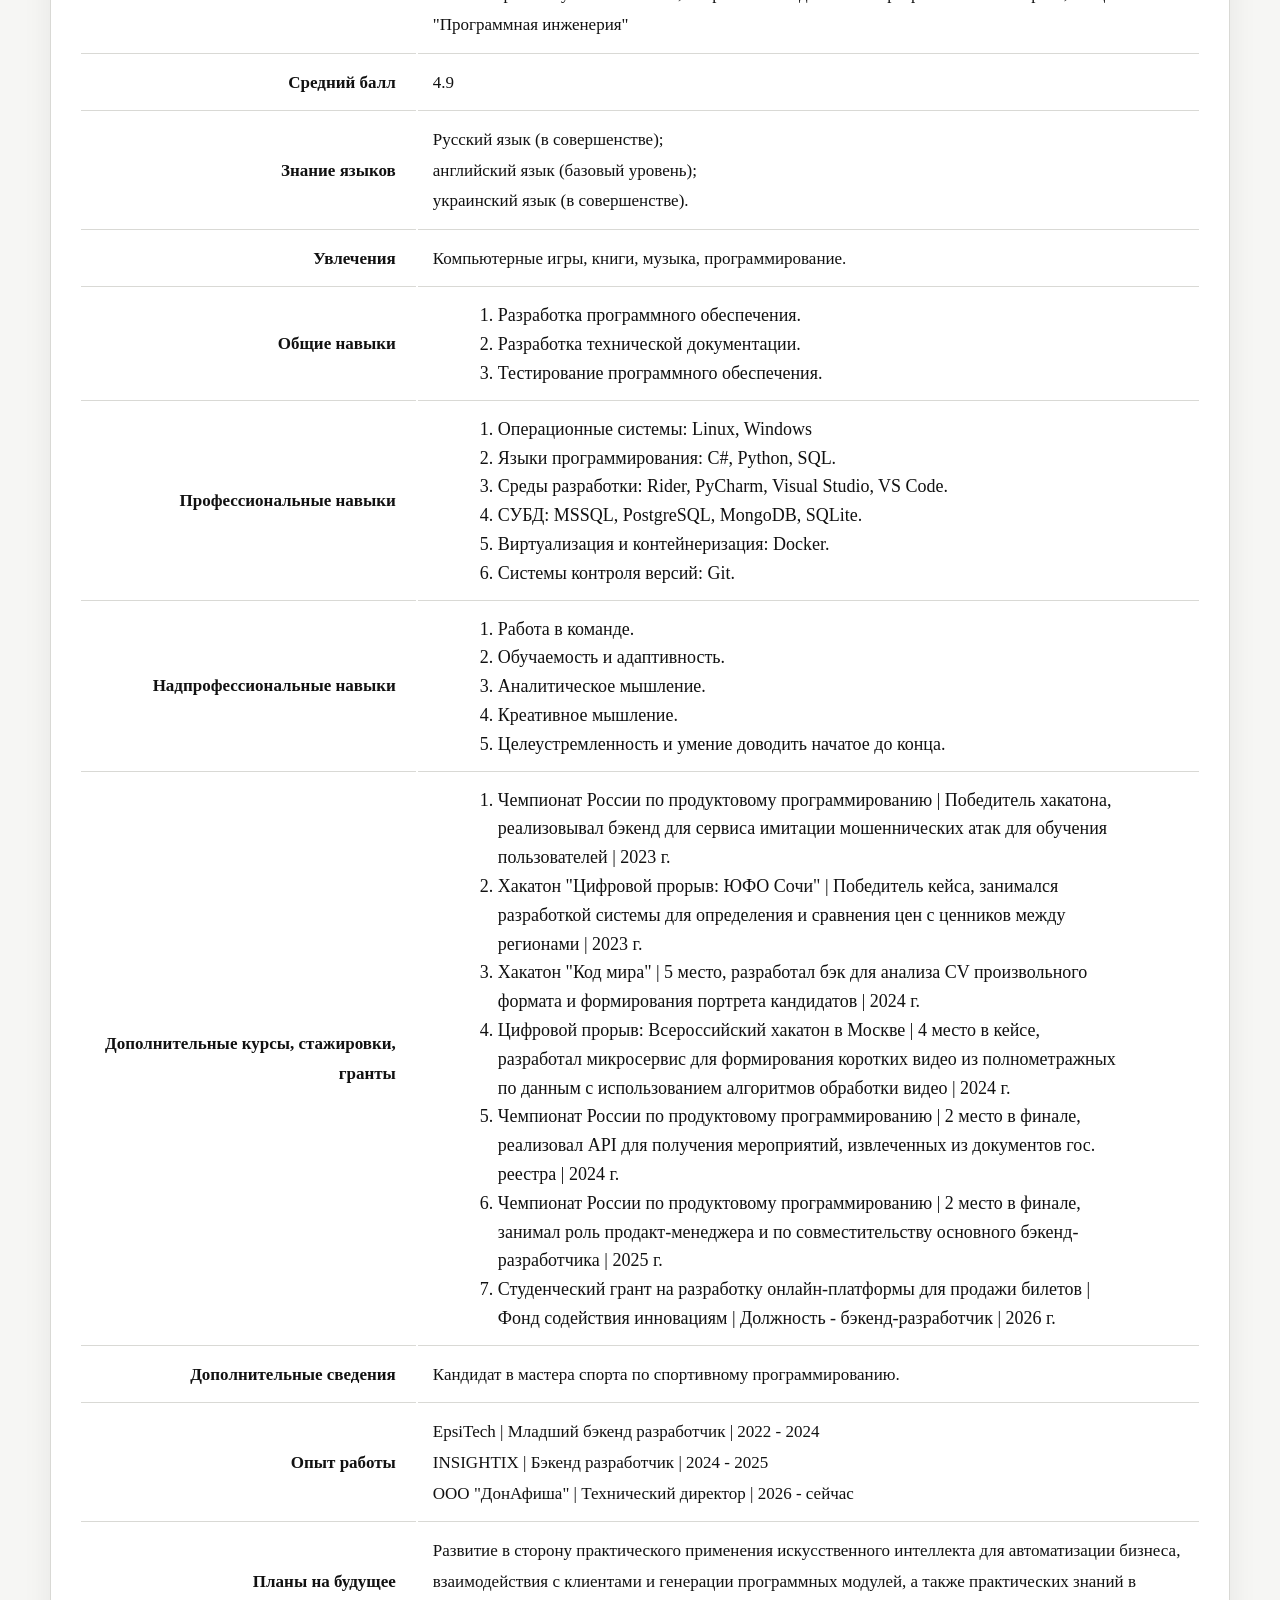
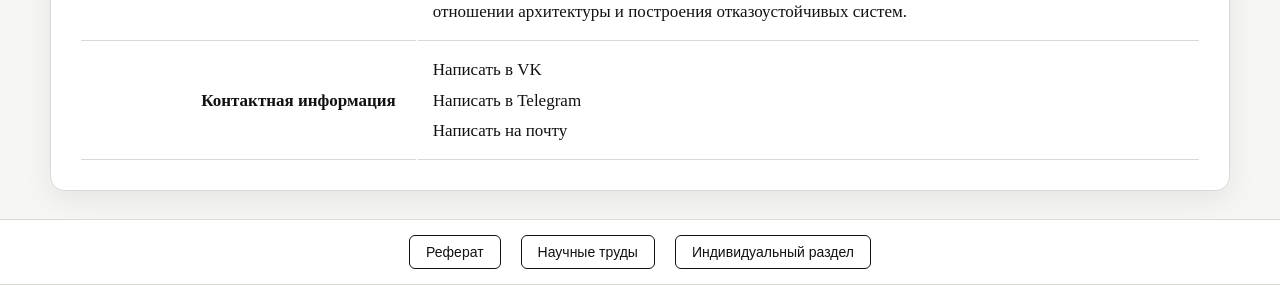
==== commit 1844e7e3: "Update academic information across pages" ====
--- a/index.htm
+++ b/index.htm
@@ -26,11 +26,11 @@
 		</div>
 		<div id="headertext">
 			<h1 class="hdr">Руднев Константин Константинович</h1>
-			<h3 class="hdr"><a href="http://fisp.iknt.donntu.ru/">Факультет интеллектуальных систем и технологий</a></h3>
-			<h3 class="hdr"><a href="http://kpi.fisp.donntu.ru/">Кафедра программной инженерии</a></h3>
-			<h3 class="hdr">Специальность &laquo;Программная инженерия&raquo;</h3>
+			<h3 class="hdr"><a href="http://fisp.iknt.donntu.ru/">Факультет интеллектуальных систем и программирования</a></h3>
+			<h3 class="hdr"><a href="http://kpi.fisp.donntu.ru/">Кафедра программной инженерии им. Л. П. Фельдмана</a></h3>
+			<h3 class="hdr">Направление: 09.04.04 &laquo;Программная инженерия&raquo;<br>Профиль: &laquo;Методы и средства разработки программного обеспечения&raquo;</h3>
 			<h2 class="hdr">Тема магистерской диссертации &laquo;Исследование применения современных нейронных сетей для повышения эффективности систем автоматизированного проектирования&raquo;</h2>
-			<h3 class="hdr">Научный руководитель: к.т.н., доцент Григорьев Александр Владимирович</h3>
+			<h3 class="hdr">Научный руководитель: кандидат технических наук, доцент Григорьев Александр Владимирович</h3>
 		</div>
 	</div> <!-- header -->
 
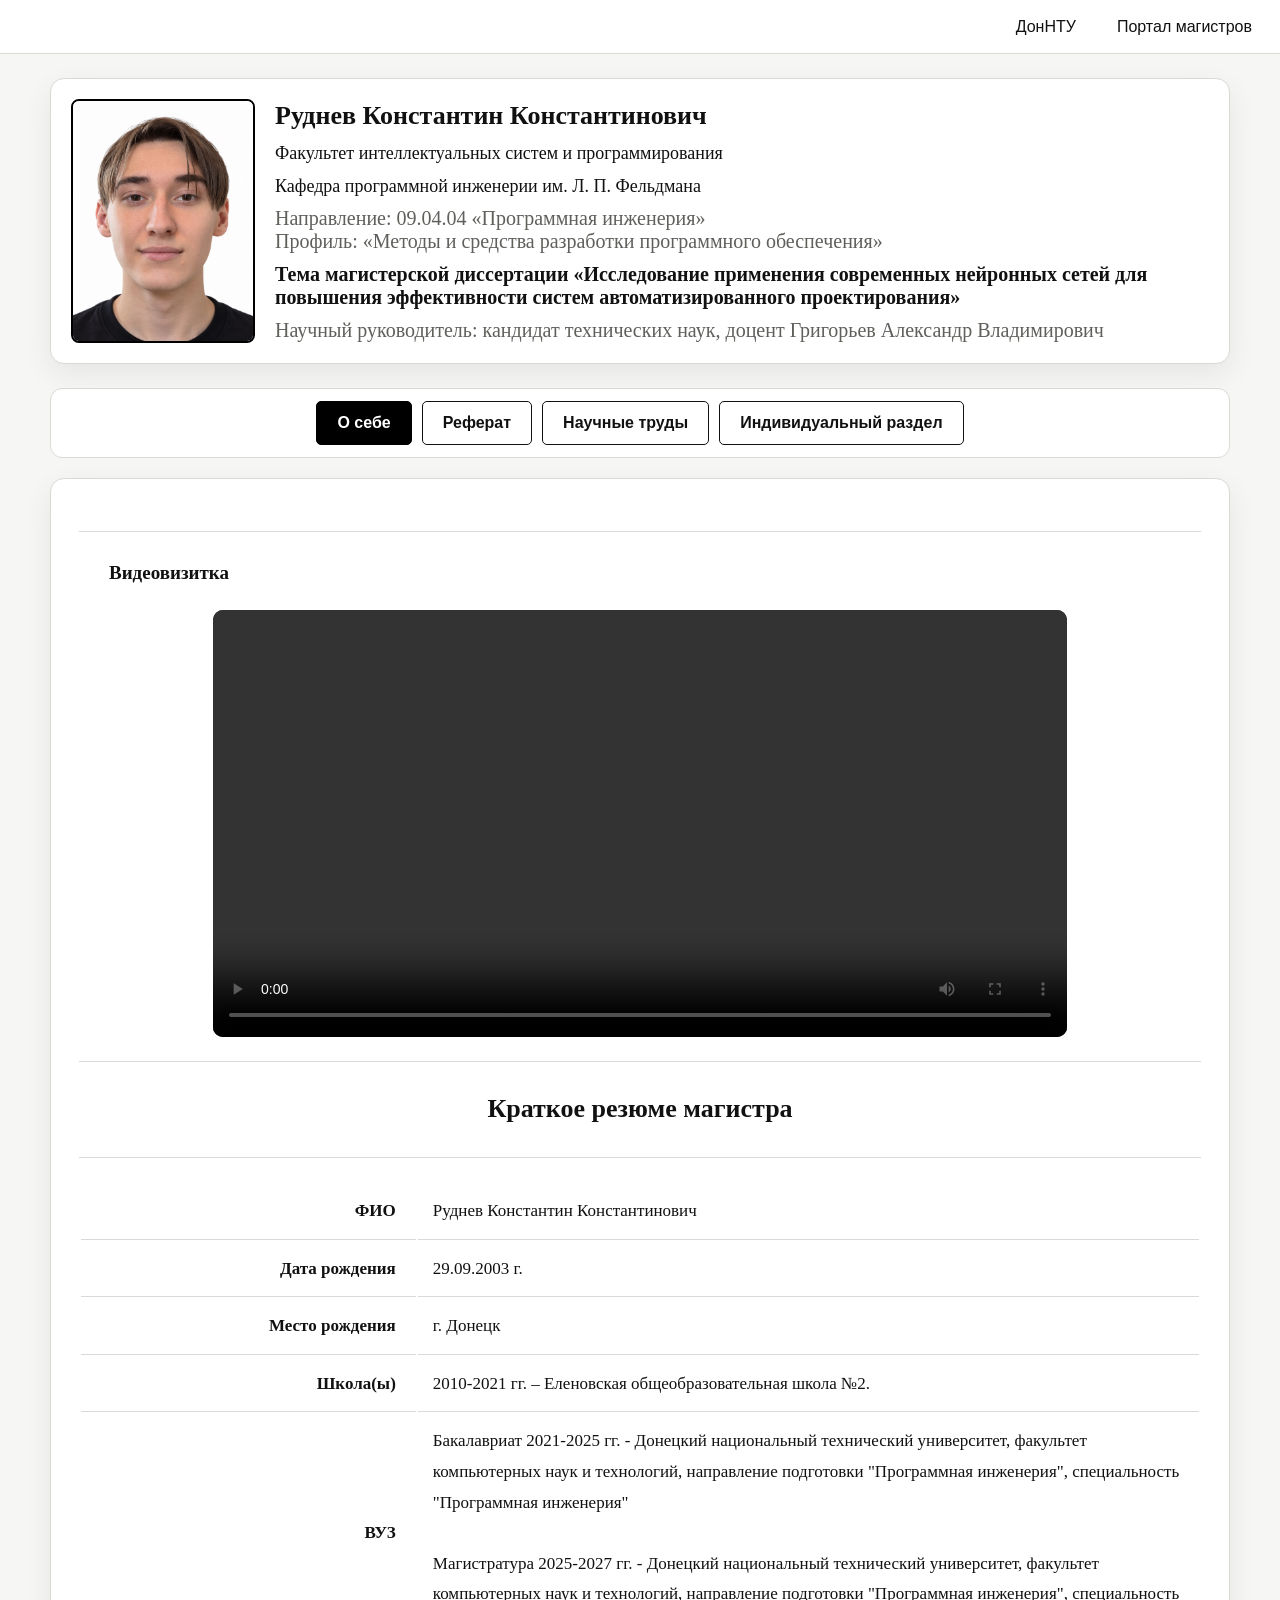
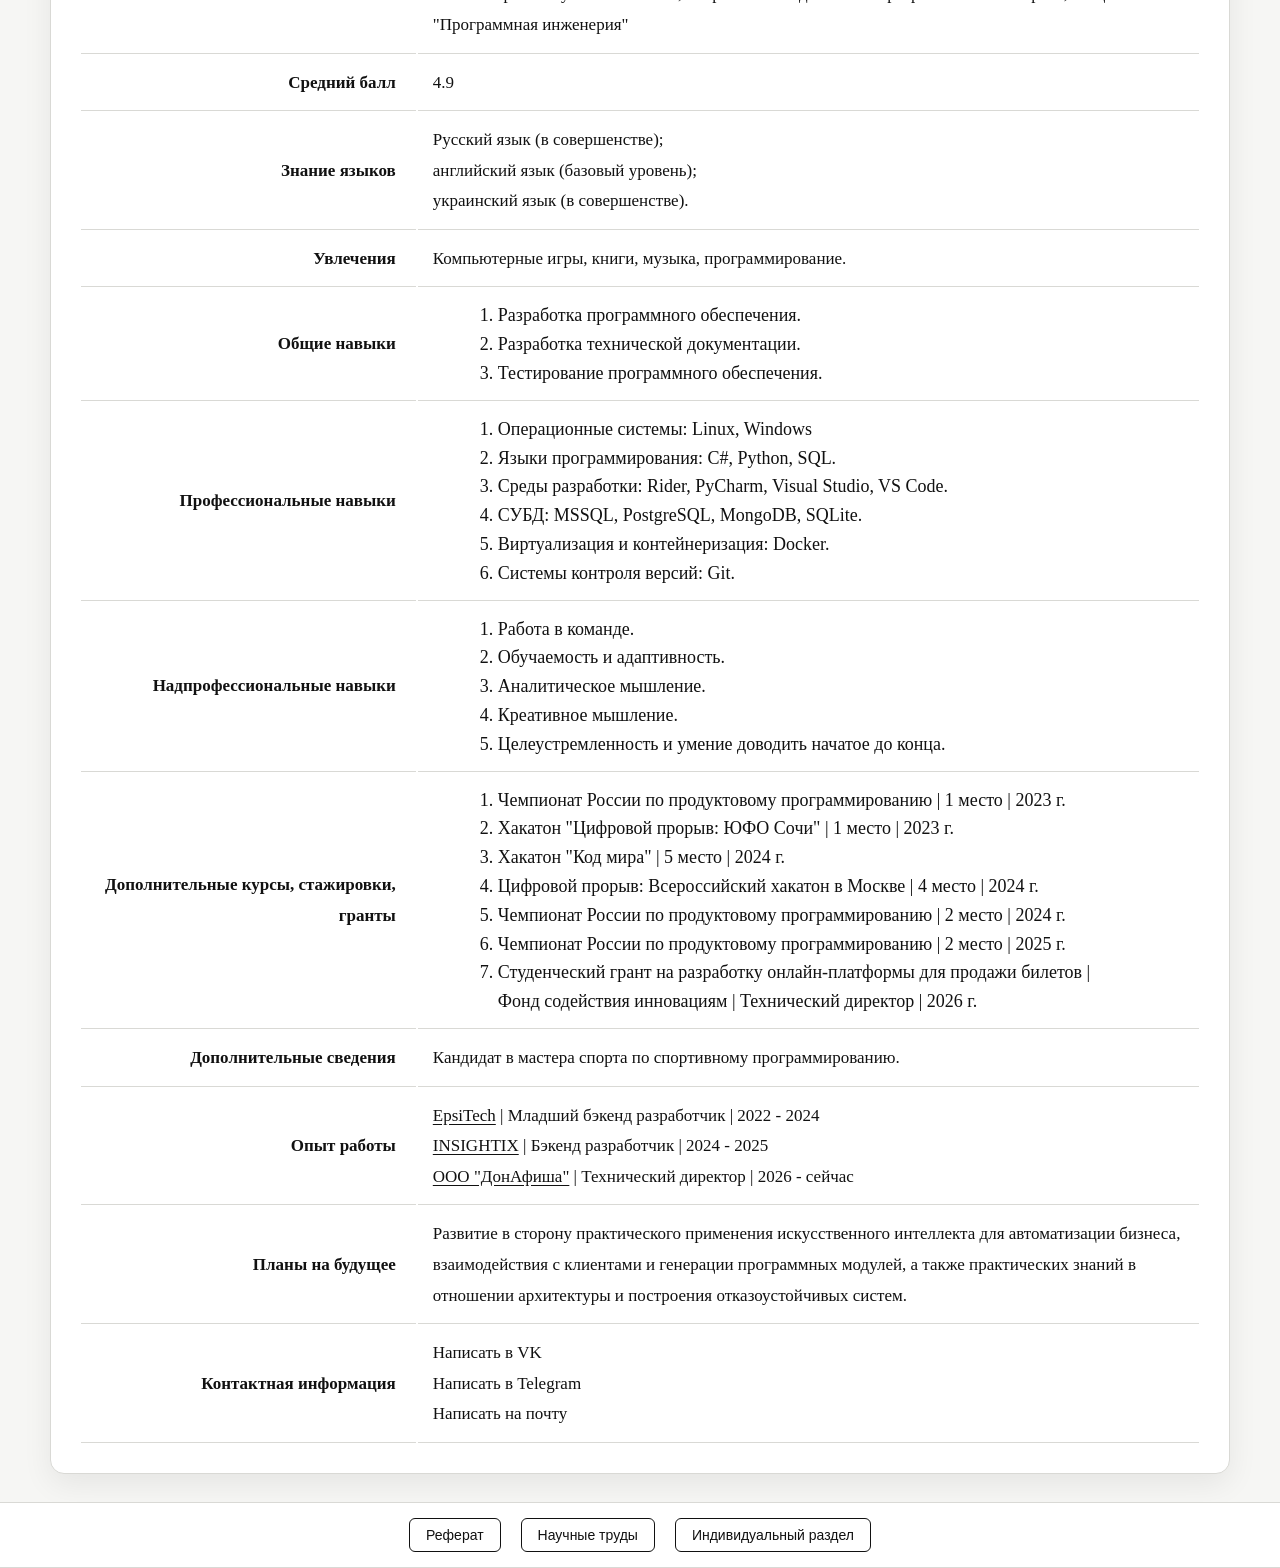
==== commit a71faf7b: "Update profile pages and photos" ====
--- a/index.htm
+++ b/index.htm
@@ -5,7 +5,7 @@
 	<meta http-equiv="Content-Type" content="text/html; charset=utf-8">
 	<title>Резюме - Руднев Константин Константинович</title>
 	<link rel="shortcut icon" href="images/master.jpg" type="image/x-icon">
-	<link rel="stylesheet" type="text/css" href="css/master_style.css?v=20261102-video">
+	<link rel="stylesheet" type="text/css" href="css/master_style.css?v=20261107-links">
 	
 </head>
 
@@ -112,22 +112,21 @@
 							</ol>
 					<tr class=odd>
 						<td class=c1>Дополнительные курсы, стажировки, гранты
-						<td class=c2><ol><li>Чемпионат России по продуктовому программированию | Победитель хакатона, реализовывал бэкенд для сервиса имитации мошеннических атак для
-обучения пользователей | 2023 г.
-<li>Хакатон "Цифровой прорыв: ЮФО Сочи" | Победитель кейса, занимался разработкой системы для определения и сравнения цен с ценников между регионами | 2023 г.<br>
-<li>Хакатон "Код мира" | 5 место, разработал бэк для анализа CV произвольного формата и формирования портрета кандидатов | 2024 г.<br>
-<li>Цифровой прорыв: Всероссийский хакатон в Москве | 4 место в кейсе, разработал микросервис для формирования коротких видео из полнометражных по данным с использованием алгоритмов обработки видео | 2024 г.<br>
-<li>Чемпионат России по продуктовому программированию | 2 место в финале, реализовал API для получения мероприятий, извлеченных из документов гос. реестра | 2024 г.<br>
-<li>Чемпионат России по продуктовому программированию | 2 место в финале, занимал роль продакт-менеджера и по совместительству основного бэкенд-разработчика | 2025 г.<br>
-<li>Студенческий грант на разработку онлайн-платформы для продажи билетов | Фонд содействия инновациям | Должность - бэкенд-разработчик | 2026 г.
+						<td class=c2><ol><li>Чемпионат России по продуктовому программированию | 1 место | 2023 г.
+<li>Хакатон "Цифровой прорыв: ЮФО Сочи" | 1 место | 2023 г.<br>
+<li>Хакатон "Код мира" | 5 место | 2024 г.<br>
+<li>Цифровой прорыв: Всероссийский хакатон в Москве | 4 место | 2024 г.<br>
+<li>Чемпионат России по продуктовому программированию | 2 место | 2024 г.<br>
+<li>Чемпионат России по продуктовому программированию | 2 место | 2025 г.<br>
+<li>Студенческий грант на разработку онлайн-платформы для продажи билетов | Фонд содействия инновациям | Технический директор | 2026 г.
 					<tr class=odd>
 						<td class=c1>Дополнительные сведения
 						<td class=c2>Кандидат в мастера спорта по спортивному программированию.
 					<tr class=odd>
 						<td class=c1>Опыт работы
-						<td class=c2>EpsiTech | Младший бэкенд разработчик | 2022 - 2024<br>
-						INSIGHTIX | Бэкенд разработчик | 2024 - 2025<br>
-						ООО "ДонАфиша" | Технический директор | 2026 - сейчас
+						<td class="c2 experience-links"><a href="https://epsifund.com/" target="_blank" rel="noopener noreferrer">EpsiTech</a> | Младший бэкенд разработчик | 2022 - 2024<br>
+						<a href="https://insightix.net/" target="_blank" rel="noopener noreferrer">INSIGHTIX</a> | Бэкенд разработчик | 2024 - 2025<br>
+						<a href="https://donafisha.ru/" target="_blank" rel="noopener noreferrer">ООО "ДонАфиша"</a> | Технический директор | 2026 - сейчас
 					<tr class=odd>
 						<td class=c1>Планы на будущее
 						<td class=c2>Развитие в сторону практического применения искусственного интеллекта для автоматизации бизнеса, взаимодействия с клиентами и генерации программных модулей, а также практических знаний в отношении архитектуры и построения отказоустойчивых систем.
--- a/css/master_style.css
+++ b/css/master_style.css
@@ -244,7 +244,12 @@
     background: var(--surface-muted);
 }
 
-table#resume td a:hover {
+table#resume td.experience-links a {
+    text-decoration: underline;
+    text-underline-offset: 3px;
+}
+
+table#resume td a:hover {
     color: var(--accent);
     text-decoration-color: var(--accent);
 }
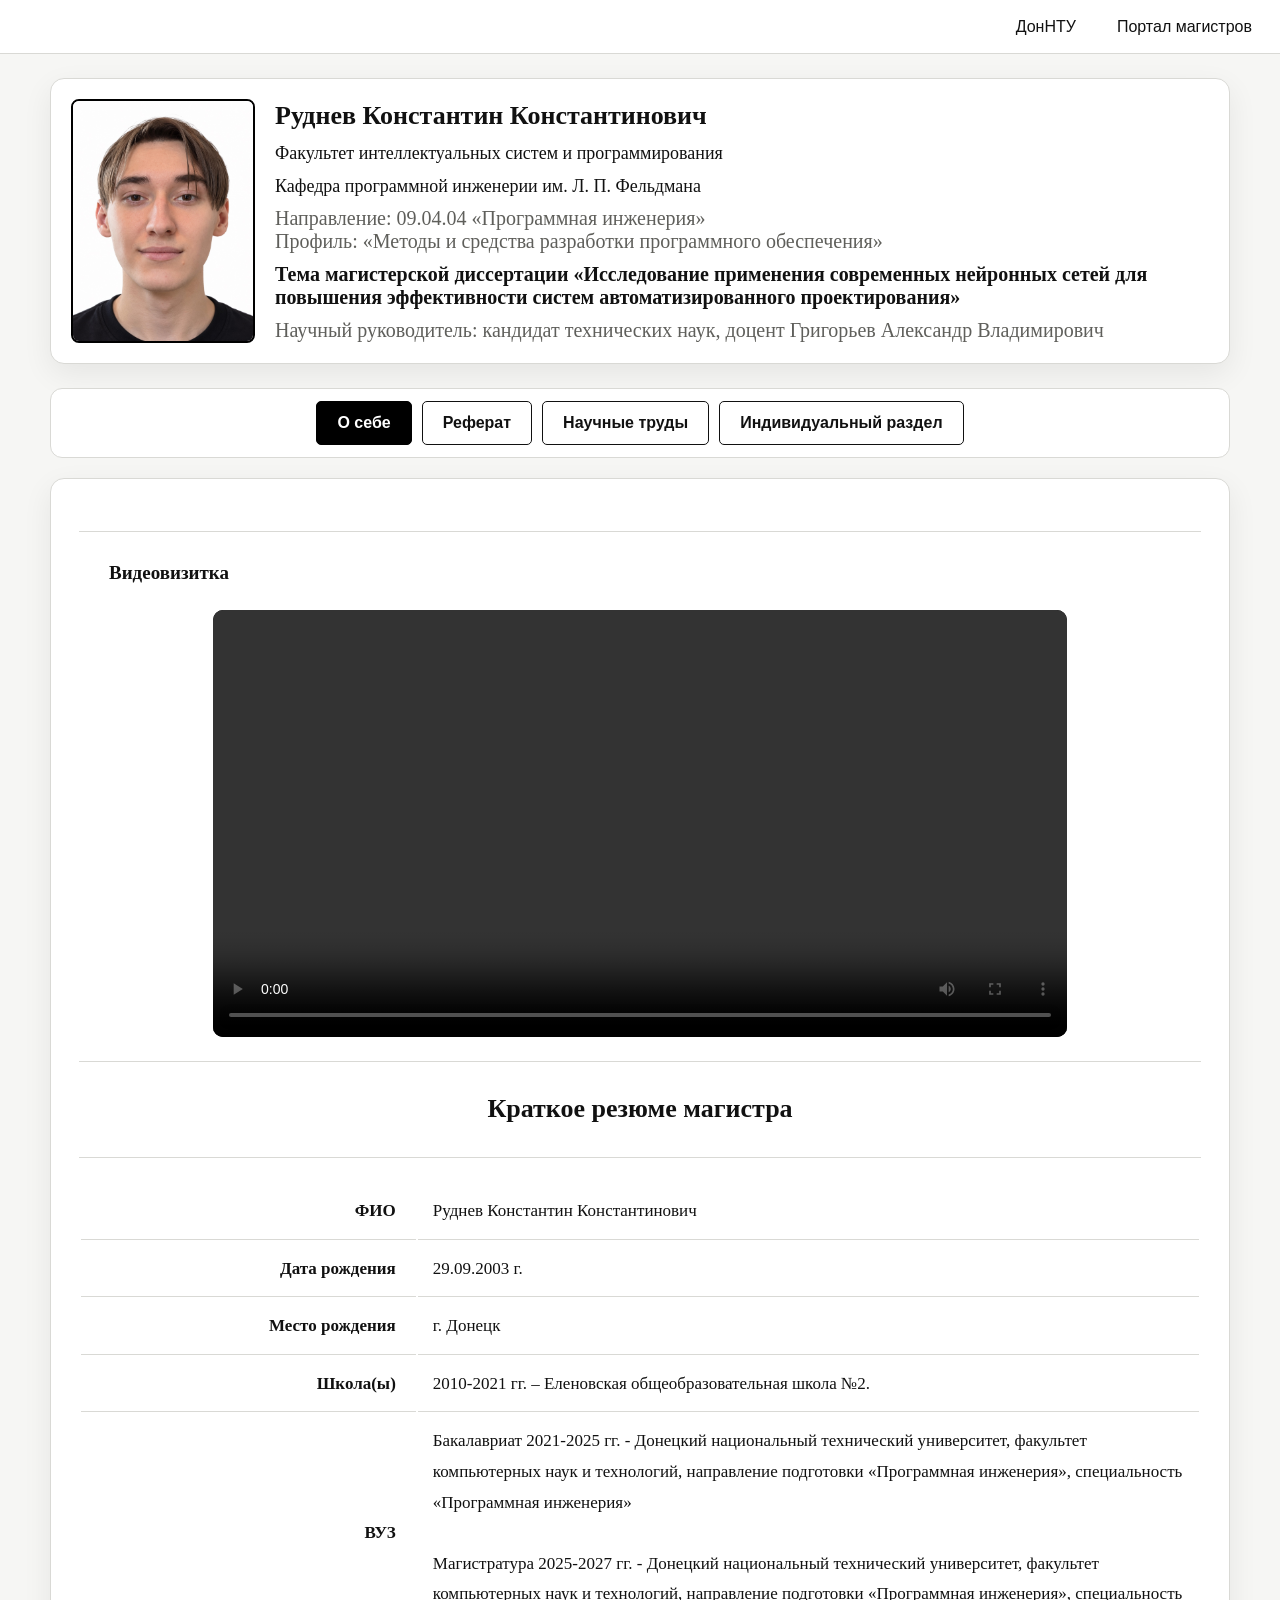
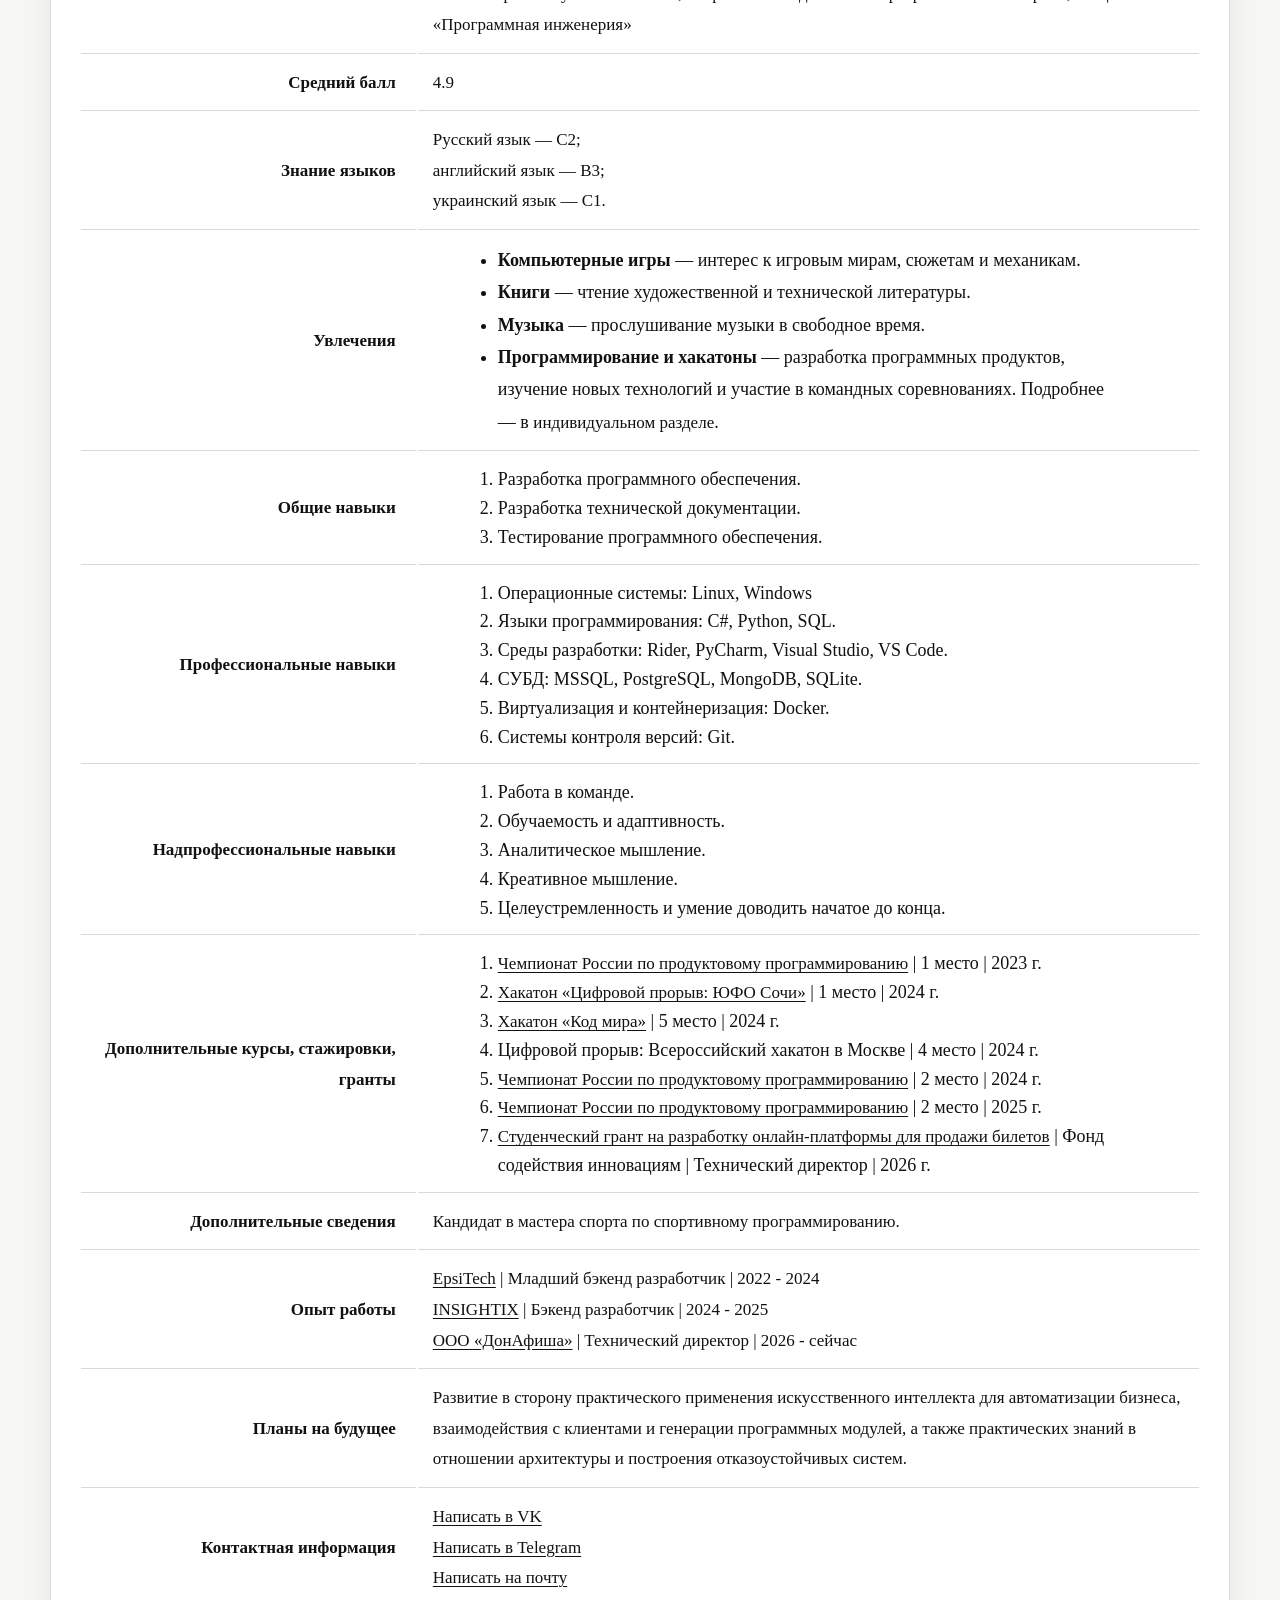
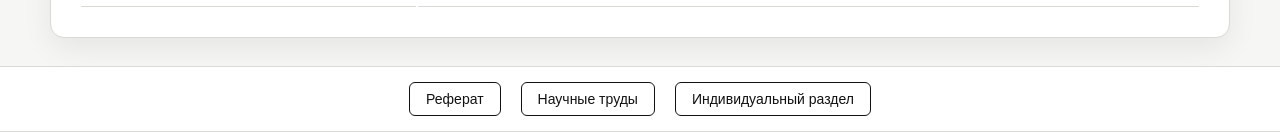
==== commit 486e426c: "Update resume, achievement documents and contact links" ====
--- a/index.htm
+++ b/index.htm
@@ -68,19 +68,25 @@
 						<td class=c2>2010-2021 гг. – Еленовская общеобразовательная школа №2.
 					<tr class=odd>
 						<td class=c1>ВУЗ
-						<td class=c2>Бакалавриат 2021-2025 гг. - Донецкий национальный технический университет, факультет компьютерных наук и технологий, направление подготовки "Программная инженерия", специальность "Программная инженерия"
+						<td class=c2>Бакалавриат 2021-2025 гг. - Донецкий национальный технический университет, факультет компьютерных наук и технологий, направление подготовки «Программная инженерия», специальность «Программная инженерия»
                                      <br><br>
-					                 Магистратура 2025-2027 гг. - Донецкий национальный технический университет, факультет компьютерных наук и технологий, направление подготовки "Программная инженерия", специальность "Программная инженерия"
+					                 Магистратура 2025-2027 гг. - Донецкий национальный технический университет, факультет компьютерных наук и технологий, направление подготовки «Программная инженерия», специальность «Программная инженерия»
 					<tr class=odd>
 						<td class=c1>Средний балл
 						<td class=c2>4.9
 					<tr class=odd>
 						<td class=c1>Знание языков
-						<td class=c2>Русский язык (в совершенстве);<br> английский язык (базовый уровень);<br>украинский язык (в совершенстве).
+						<td class=c2>Русский язык — C2;<br>английский язык — B3;<br>украинский язык — C1.
 
 					<tr class=odd>
 						<td class=c1>Увлечения
-						<td class=c2>Компьютерные игры, книги, музыка, программирование.
+						<td class=c2>
+							<ul>
+								<li><strong>Компьютерные игры</strong> — интерес к игровым мирам, сюжетам и механикам.</li>
+								<li><strong>Книги</strong> — чтение художественной и технической литературы.</li>
+								<li><strong>Музыка</strong> — прослушивание музыки в свободное время.</li>
+								<li><strong>Программирование и хакатоны</strong> — разработка программных продуктов, изучение новых технологий и участие в командных соревнованиях. Подробнее — в <a href="ind/index.htm">индивидуальном разделе</a>.</li>
+							</ul>
 					<tr class=odd>
 						<td class=c1>Общие навыки
 						<td class=c2>
@@ -112,13 +118,16 @@
 							</ol>
 					<tr class=odd>
 						<td class=c1>Дополнительные курсы, стажировки, гранты
-						<td class=c2><ol><li>Чемпионат России по продуктовому программированию | 1 место | 2023 г.
-<li>Хакатон "Цифровой прорыв: ЮФО Сочи" | 1 место | 2023 г.<br>
-<li>Хакатон "Код мира" | 5 место | 2024 г.<br>
-<li>Цифровой прорыв: Всероссийский хакатон в Москве | 4 место | 2024 г.<br>
-<li>Чемпионат России по продуктовому программированию | 2 место | 2024 г.<br>
-<li>Чемпионат России по продуктовому программированию | 2 место | 2025 г.<br>
-<li>Студенческий грант на разработку онлайн-платформы для продажи билетов | Фонд содействия инновациям | Технический директор | 2026 г.
+						<td class="c2 achievement-links">
+							<ol>
+								<li><a href="awards/russian-championship-2023.jpg" target="_blank" rel="noopener noreferrer">Чемпионат России по продуктовому программированию</a> | 1 место | 2023 г.</li>
+								<li><a href="awards/digital-breakthrough-south-2024.pdf" target="_blank" rel="noopener noreferrer">Хакатон «Цифровой прорыв: ЮФО Сочи»</a> | 1 место | 2024 г.</li>
+								<li><a href="https://telemetr.io/en/channels/1682266137-fsprussia/posts?cursor=CNYE" target="_blank" rel="noopener noreferrer">Хакатон «Код мира»</a> | 5 место | 2024 г.</li>
+								<li>Цифровой прорыв: Всероссийский хакатон в Москве | 4 место | 2024 г.</li>
+								<li><a href="awards/russian-championship-2024.pdf" target="_blank" rel="noopener noreferrer">Чемпионат России по продуктовому программированию</a> | 2 место | 2024 г.</li>
+								<li><a href="https://dnrnews.ru/society/2025/11/24/1249291.html" target="_blank" rel="noopener noreferrer">Чемпионат России по продуктовому программированию</a> | 2 место | 2025 г.</li>
+								<li><a href="https://donafisha.ru/partners" target="_blank" rel="noopener noreferrer">Студенческий грант на разработку онлайн-платформы для продажи билетов</a> | Фонд содействия инновациям | Технический директор | 2026 г.</li>
+							</ol>
 					<tr class=odd>
 						<td class=c1>Дополнительные сведения
 						<td class=c2>Кандидат в мастера спорта по спортивному программированию.
@@ -126,15 +135,15 @@
 						<td class=c1>Опыт работы
 						<td class="c2 experience-links"><a href="https://epsifund.com/" target="_blank" rel="noopener noreferrer">EpsiTech</a> | Младший бэкенд разработчик | 2022 - 2024<br>
 						<a href="https://insightix.net/" target="_blank" rel="noopener noreferrer">INSIGHTIX</a> | Бэкенд разработчик | 2024 - 2025<br>
-						<a href="https://donafisha.ru/" target="_blank" rel="noopener noreferrer">ООО "ДонАфиша"</a> | Технический директор | 2026 - сейчас
+						<a href="https://donafisha.ru/" target="_blank" rel="noopener noreferrer">ООО «ДонАфиша»</a> | Технический директор | 2026 - сейчас
 					<tr class=odd>
 						<td class=c1>Планы на будущее
 						<td class=c2>Развитие в сторону практического применения искусственного интеллекта для автоматизации бизнеса, взаимодействия с клиентами и генерации программных модулей, а также практических знаний в отношении архитектуры и построения отказоустойчивых систем.
 					<tr class=odd>
 						<td class=c1>Контактная информация
-						<td class=c2><a href="vk.me/pulseneon" target="_blank">Написать в VK</a><br>
-					                 <a href="t.me/pulseneon" target="_blank">Написать в Telegram</a><br>
-					                 <a href="thebooom@yandex.ru" target="_blank">Написать на почту</a><br>
+						<td class="c2 contact-links"><a href="https://vk.me/pulseneon" target="_blank" rel="noopener noreferrer">Написать в VK</a><br>
+						                 <a href="https://t.me/pulseneon" target="_blank" rel="noopener noreferrer">Написать в Telegram</a><br>
+						                 <a href="mailto:thebooom@yandex.ru">Написать на почту</a><br>
 					</td>
 
 				</table>
--- a/css/master_style.css
+++ b/css/master_style.css
@@ -244,7 +244,9 @@
     background: var(--surface-muted);
 }
 
-table#resume td.experience-links a {
+table#resume td.experience-links a,
+table#resume td.achievement-links a,
+table#resume td.contact-links a {
     text-decoration: underline;
     text-underline-offset: 3px;
 }
